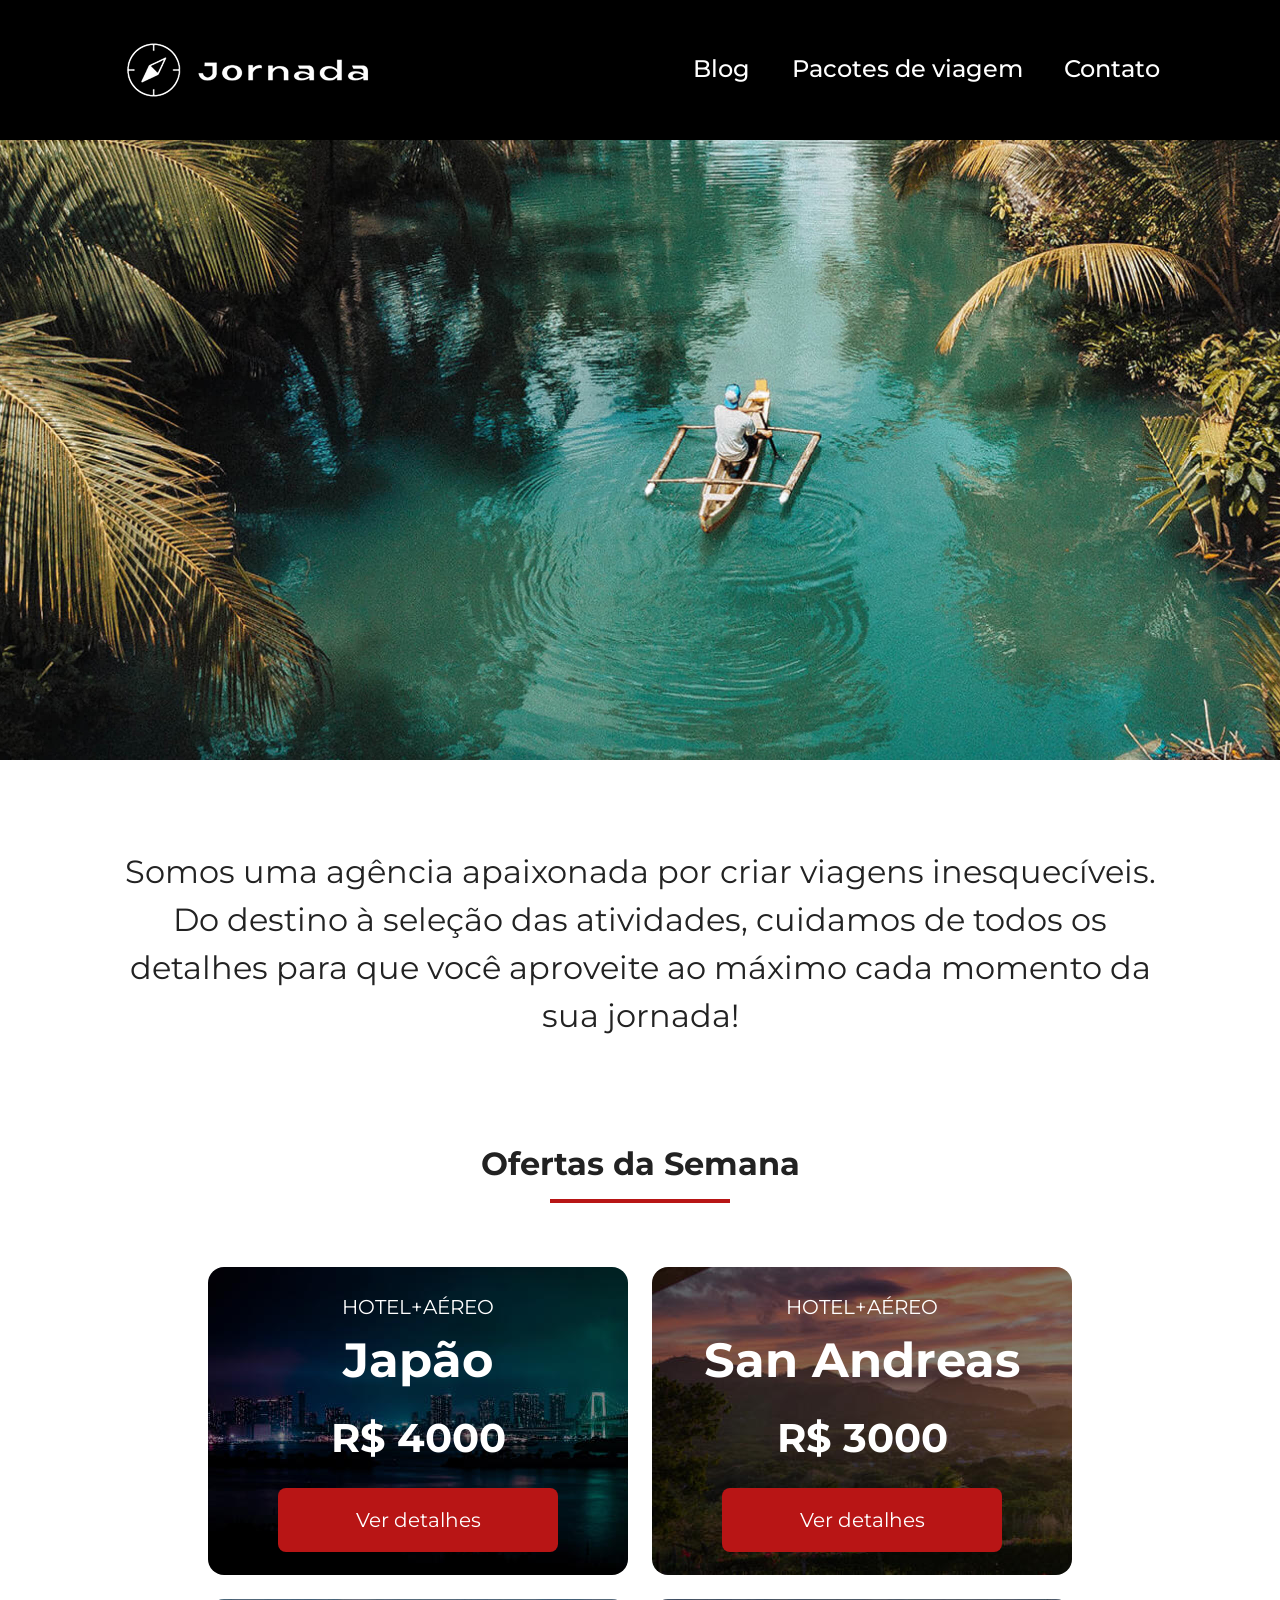
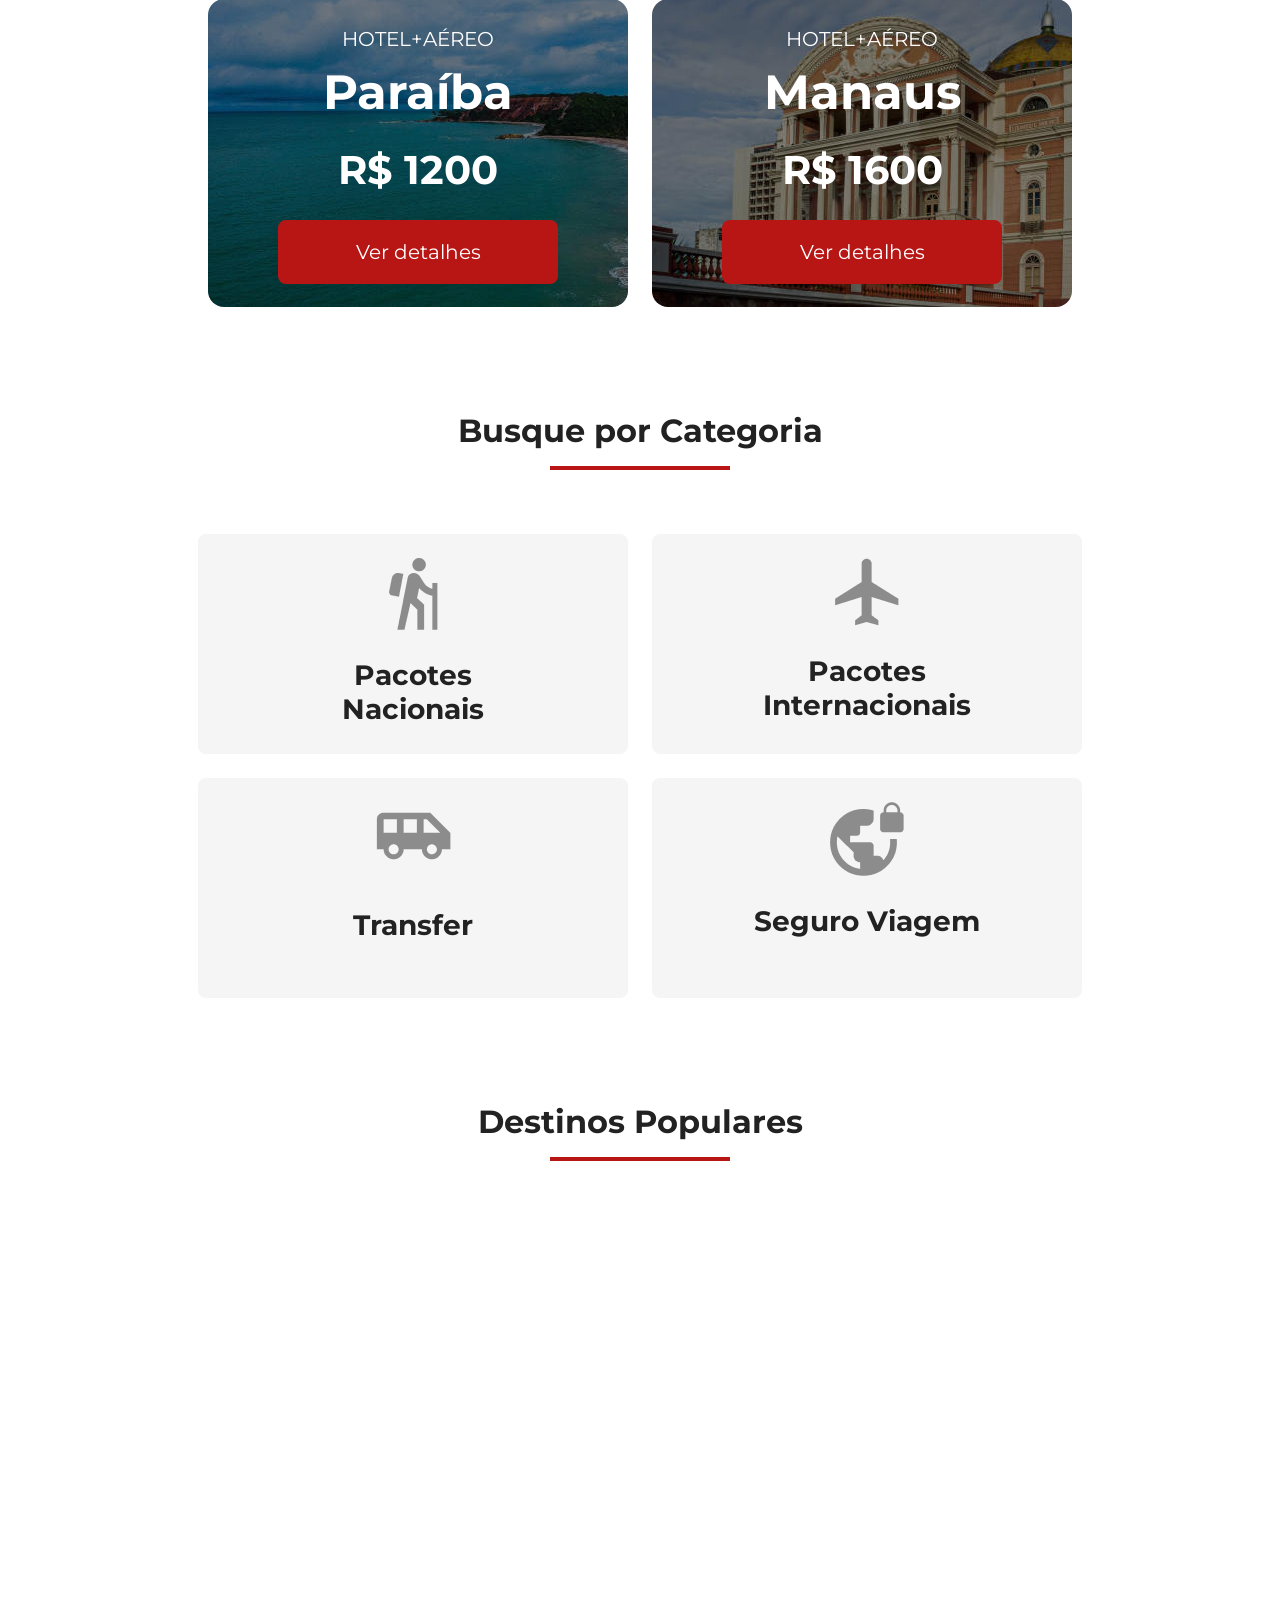
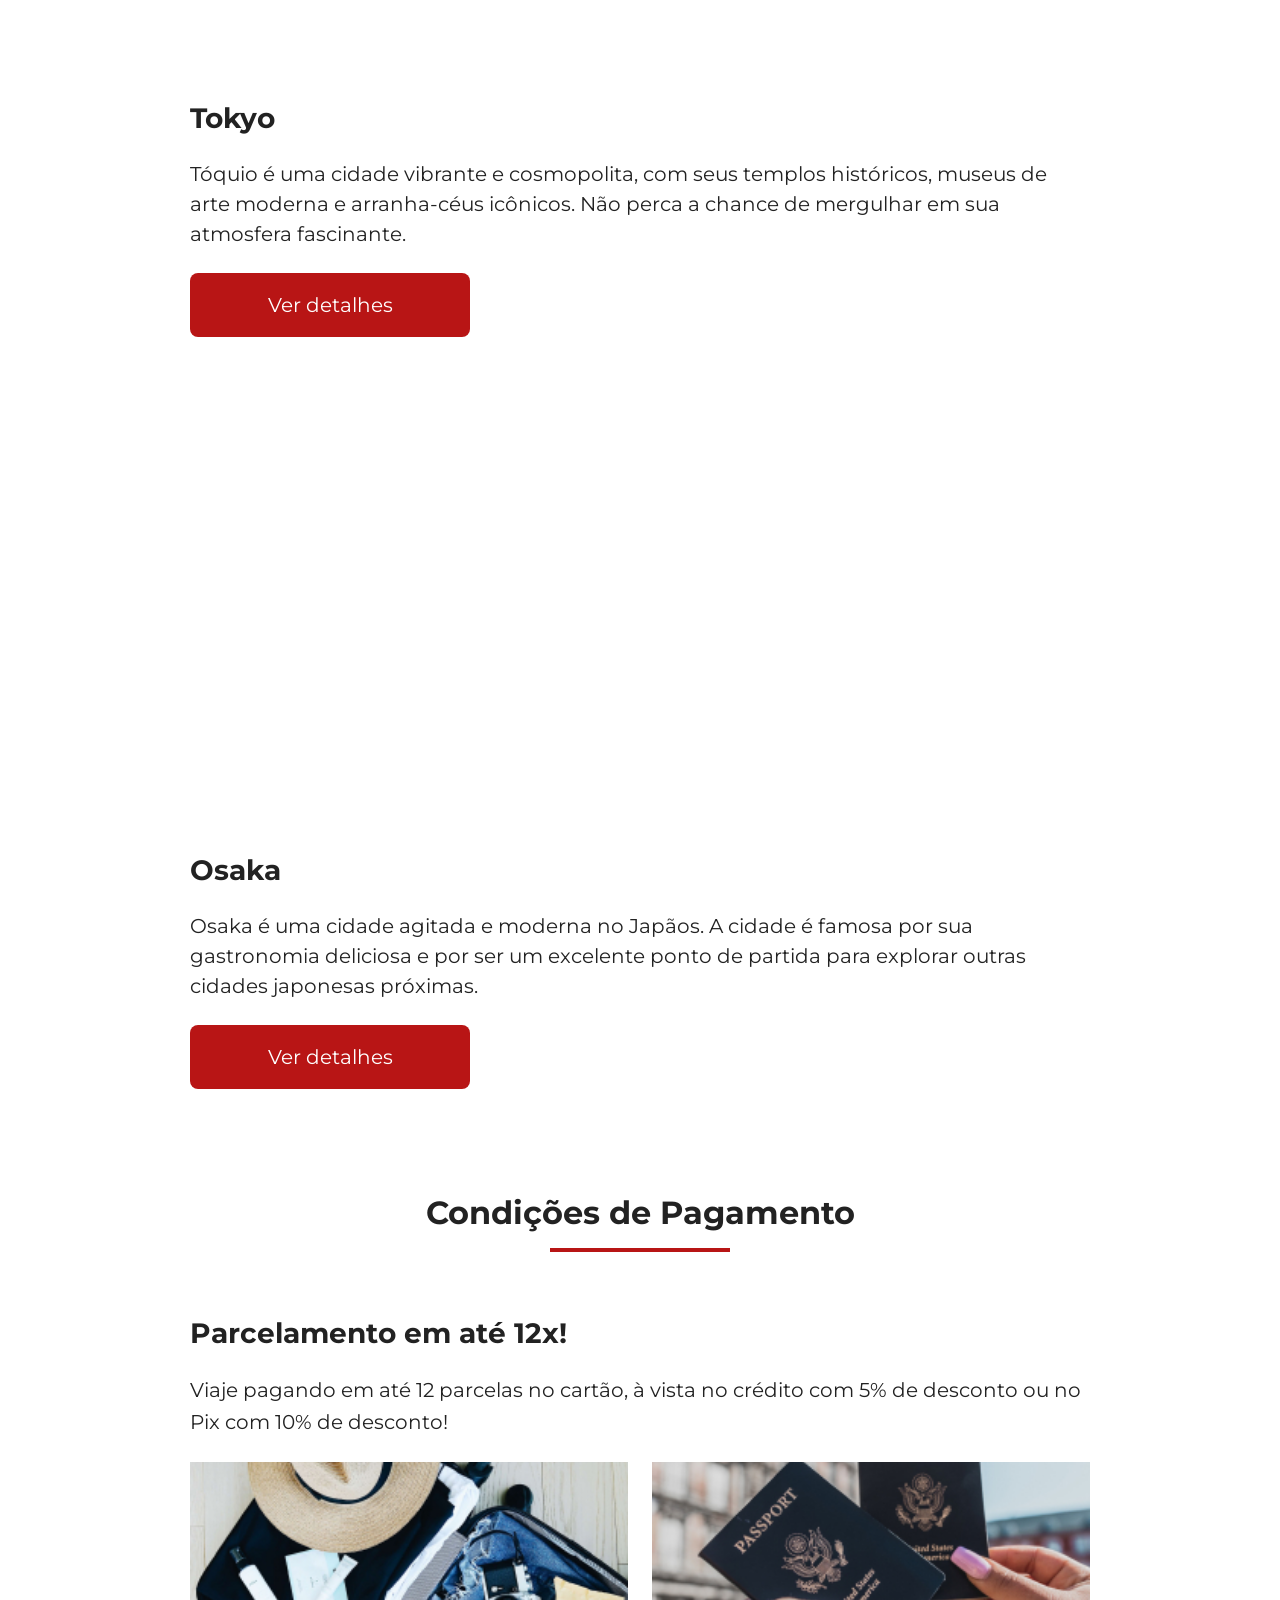
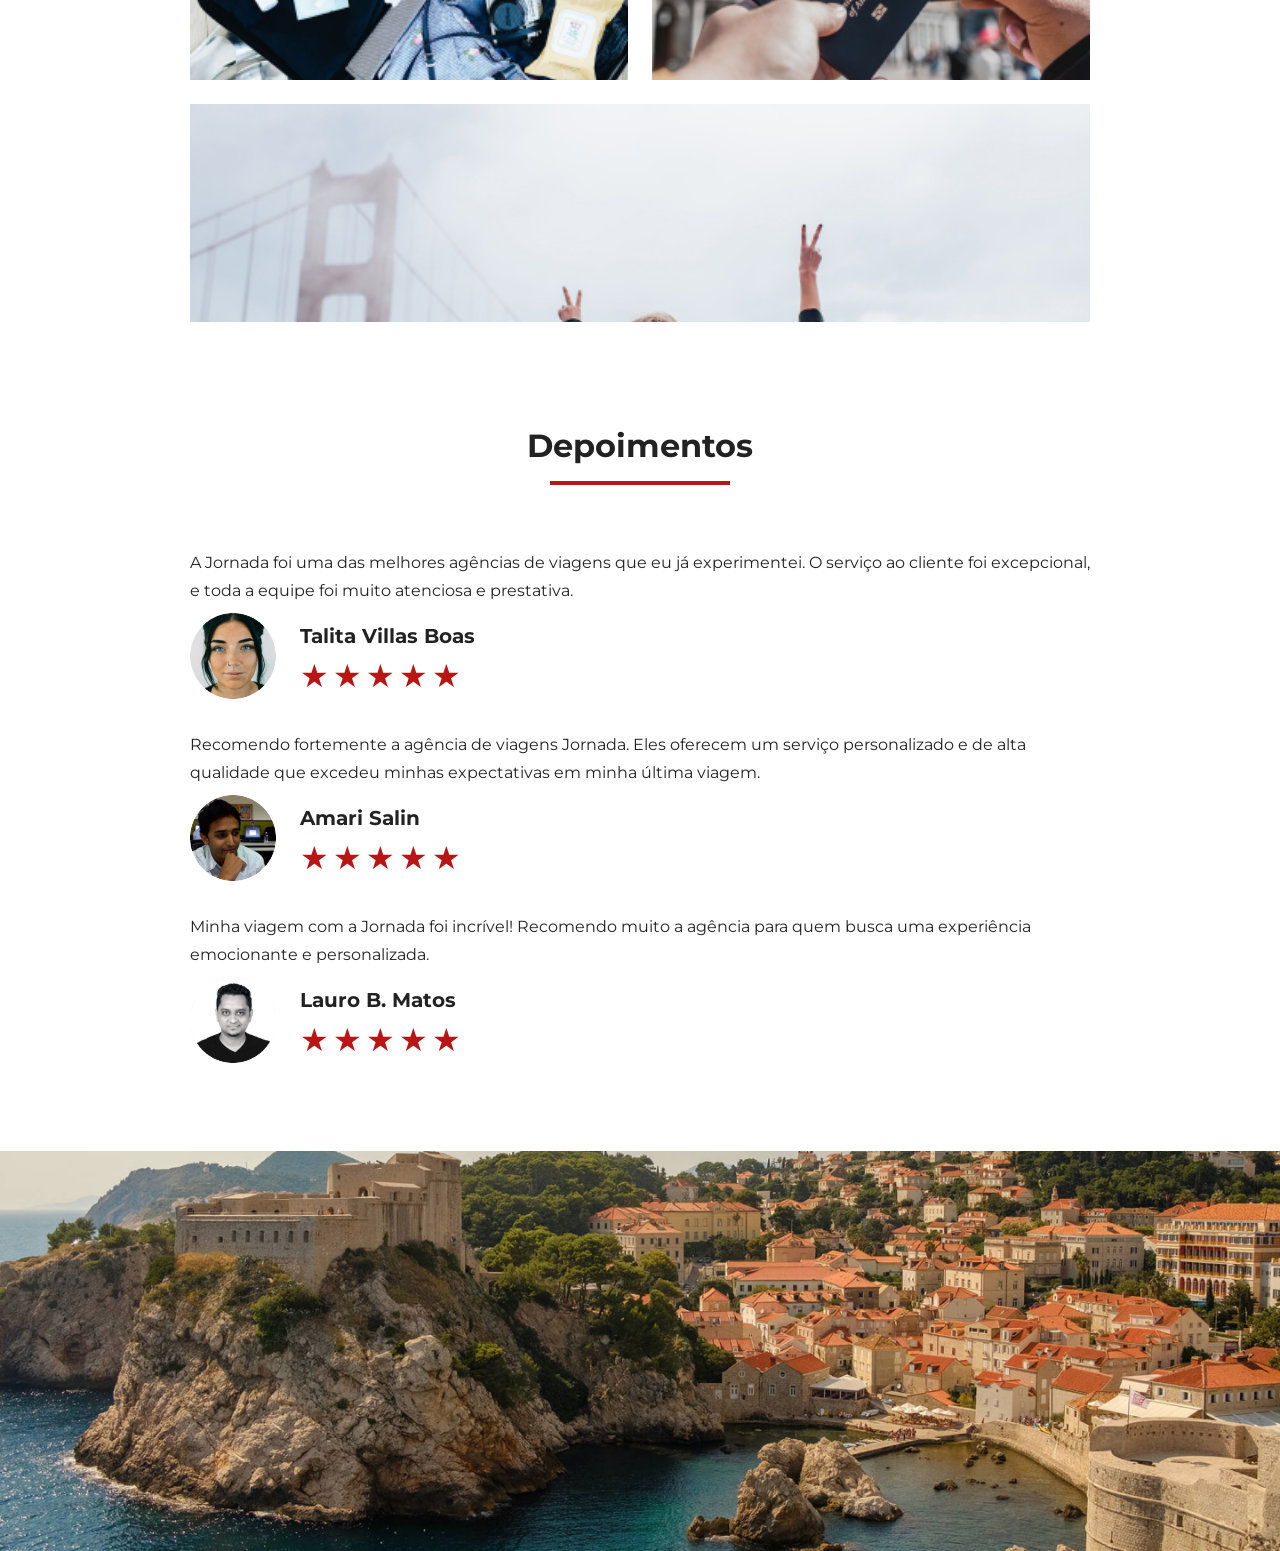
==== index.html @ 4056cd09 "Adiciona o bottom-hero" ====
<!doctype html>
<html lang="pt-br">
  <head>
    <meta charset="UTF-8" />
    <meta name="viewport" content="width=device-width, initial-scale=1.0" />
    <link rel="stylesheet" href="css/style.css" />
    <title>Jornada Viagens</title>
  </head>
  <body>
    <header class="main-header">
      <a class="logo" href="index.html" title="voltar para a pagina incial">
        <img
          class="img-mobile"
          src="img/Logo-branca.png"
          alt="Bussola do logo Jornada Viagens na cor preta"
        />
        <img
          class="img-desktop"
          src="img/bussola-texto-jornada.png"
          alt="Logo Jornada Viagens na cor branca"
        />
      </a>
      <div class="navigation-menu">
        <label for="menu">
          <img src="img/menu.png" alt="menu" />
        </label>
        <input type="checkbox" id="menu" hidden />
        <nav>
          <ul class="list-links">
            <li>
              <a href="blog.html" target="_blank" title="Acessar Blog">Blog</a>
            </li>
            <li>
              <a
                href="pacotes.html"
                target="_blank"
                title="Acessar Pacotes de viagem"
                >Pacotes de viagem</a
              >
            </li>
            <li>
              <a href="contato.html" target="_blank" title="Acessar Contato"
                >Contato</a
              >
            </li>
          </ul>
        </nav>
      </div>
    </header>
    <section class="hero">
      <div class="hero-img"></div>
      <h2 class="content-text">
        Somos uma agência apaixonada por criar viagens inesquecíveis. Do destino
        à seleção das atividades, cuidamos de todos os detalhes para que você
        aproveite ao máximo cada momento da sua jornada!
      </h2>
    </section>
    <section class="offers">
      <div class="section-title">
        <h2>Ofertas da Semana</h2>
        <hr />
      </div>
      <div class="offers-cards">
        <article class="card japao">
          <header>
            <p class="content-text">HOTEL+AÉREO</p>
            <h3>
              Japão <br />
              <span>R$ 4000</span>
            </h3>
          </header>
          <footer>
            <a href="#" class="button">Ver detalhes</a>
          </footer>
        </article>
        <article class="card san-andreas">
          <header>
            <p class="content-text">HOTEL+AÉREO</p>
            <h3>
              San Andreas <br />
              <span>R$ 3000</span>
            </h3>
          </header>
          <footer>
            <a href="#" class="button">Ver detalhes</a>
          </footer>
        </article>
        <article class="card paraiba">
          <header>
            <p class="content-text">HOTEL+AÉREO</p>
            <h3>
              Paraíba <br />
              <span>R$ 1200</span>
            </h3>
          </header>
          <footer>
            <a href="#" class="button">Ver detalhes</a>
          </footer>
        </article>
        <article class="card manaus">
          <header>
            <p class="content-text">HOTEL+AÉREO</p>
            <h3>
              Manaus <br />
              <span>R$ 1600</span>
            </h3>
          </header>
          <footer>
            <a href="#" class="button">Ver detalhes</a>
          </footer>
        </article>
      </div>
    </section>
    <section class="categories">
      <div class="section-title">
        <h2>Busque por Categoria</h2>
        <hr />
      </div>
      <div class="categories-cards">
        <a
          href="#"
          class="card"
          target="_blank"
          title="Busque pela categoria Pacotes Nacionais"
        >
          <header>
            <img
              src="img/icon-pacotes-nacionais.png"
              alt="Icone cinza representando uma pessoa fazendo tracking"
            />
            <h3 class="content-title">
              Pacotes <br />
              Nacionais
            </h3>
          </header>
        </a>
        <a
          href="#"
          class="card"
          target="_blank"
          title="Busque pela categoria Pacotes Internacionais"
        >
          <header>
            <img
              src="img/icon-pacotes-interacionais.png"
              alt="Icone cinza representando um aviao"
            />
            <h3 class="content-title">
              Pacotes <br />
              Internacionais
            </h3>
          </header>
        </a>
        <a
          href="#"
          class="card single-line"
          target="_blank"
          title="Busque pela categoria Transfer"
        >
          <header>
            <img
              class="transfer"
              src="img/icon-transfer.png"
              alt="Icone cinza representando um onibus"
            />
            <h3 class="content-title">Transfer</h3>
          </header>
        </a>
        <a
          href="#"
          class="card single-line"
          target="_blank"
          title="Busque pela categoria Seguro Viagem"
        >
          <header>
            <img
              src="img/icon-seguro-viagem.png"
              alt="Icone cinza representando o planeta Terra com um cadeado ao lado direito superior"
            />
            <h3 class="content-title">Seguro Viagem</h3>
          </header>
        </a>
      </div>
    </section>
    <section class="destinations">
      <div class="section-title">
        <h2>Destinos Populares</h2>
        <hr />
      </div>
      <div class="destination-items">
        <article class="item">
          <header>
            <div class="img-item tokyo"></div>
            <h4 class="content-title">Tokyo</h4>
            <p class="content-text">
              Tóquio é uma cidade vibrante e cosmopolita, com seus templos
              históricos, museus de arte moderna e arranha-céus icônicos. Não
              perca a chance de mergulhar em sua atmosfera fascinante.
            </p>
          </header>
          <footer>
            <a
              href="#"
              class="button"
              target="_blank"
              title="Veja mais detalhes do destino Tokyo"
              >Ver detalhes</a
            >
          </footer>
        </article>
        <article class="item">
          <header>
            <div class="img-item osaka"></div>
            <h4 class="content-title">Osaka</h4>
            <p class="content-text">
              Osaka é uma cidade agitada e moderna no Japãos. A cidade é famosa
              por sua gastronomia deliciosa e por ser um excelente ponto de
              partida para explorar outras cidades japonesas próximas.
            </p>
          </header>
          <footer>
            <a
              href="#"
              class="button"
              target="_blank"
              title="Veja mais detalhes do destino Osaka"
              >Ver detalhes</a
            >
          </footer>
        </article>
      </div>
    </section>
    <section class="payments">
      <div class="section-title">
        <h2>Condições de Pagamento</h2>
        <hr />
      </div>
      <div class="content-container">
        <div class="text-content">
          <h3 class="content-title">Parcelamento em até 12x!</h3>
          <p class="content-text">
            Viaje pagando em até 12 parcelas no cartão, à vista no crédito com
            5% de desconto ou no Pix com 10% de desconto!
          </p>
        </div>
        <div class="image-gallery">
          <div class="image first"></div>
          <div class="image second"></div>
          <div class="image thirdy colspan-2"></div>
        </div>
      </div>
    </section>
    <section class="testimonial">
      <div class="section-title">
        <h2>Depoimentos</h2>
        <hr />
      </div>
      <div class="testimonial-container">
        <article>
          <header>
            <p>
              A Jornada foi uma das melhores agências de viagens que eu já
              experimentei. O serviço ao cliente foi excepcional, e toda a
              equipe foi muito atenciosa e prestativa.
            </p>
          </header>
          <footer>
            <img
              src="img/avatar-talita.png"
              alt="Imagem de perfil da cliente Talita Villas Boas"
            />
            <div class="profile-content">
              <h4>Talita Villas Boas</h4>
              <div class="rating">
                <span class="star">★</span>
                <span class="star">★</span>
                <span class="star">★</span>
                <span class="star">★</span>
                <span class="star">★</span>
              </div>
            </div>
          </footer>
        </article>
        <article>
          <header>
            <p>
              Recomendo fortemente a agência de viagens Jornada. Eles oferecem
              um serviço personalizado e de alta qualidade que excedeu minhas
              expectativas em minha última viagem.
            </p>
          </header>
          <footer>
            <img
              src="img/avatar-amari.png"
              alt="Imagem de perfil do cliente Amari Salin"
            />
            <div class="profile-content">
              <h4>Amari Salin</h4>
              <div class="rating">
                <span class="star">★</span>
                <span class="star">★</span>
                <span class="star">★</span>
                <span class="star">★</span>
                <span class="star">★</span>
              </div>
            </div>
          </footer>
        </article>
        <article>
          <header>
            <p>
              Minha viagem com a Jornada foi incrível! Recomendo muito a agência
              para quem busca uma experiência emocionante e personalizada.
            </p>
          </header>
          <footer>
            <img
              src="img/avatar-lauro.png"
              alt="Imagem de perfil do cliente Lauro B. Matos"
            />
            <div class="profile-content">
              <h4>Lauro B. Matos</h4>
              <div class="rating">
                <span class="star">★</span>
                <span class="star">★</span>
                <span class="star">★</span>
                <span class="star">★</span>
                <span class="star">★</span>
              </div>
            </div>
          </footer>
        </article>
      </div>
    </section>
    <section class="bottom-hero">
      <div class="hero-img"></div>
    </section>
    <footer>

    </footer>
  </body>
</html>
---- css/style.css ----
@import url(global.css);
@import url(header.css);
@import url(hero.css);
@import url(offers.css);
@import url(categories.css);
@import url(destinations.css);
@import url(payments.css);
@import url(testimonials.css);
@import url(bottom-hero.css);
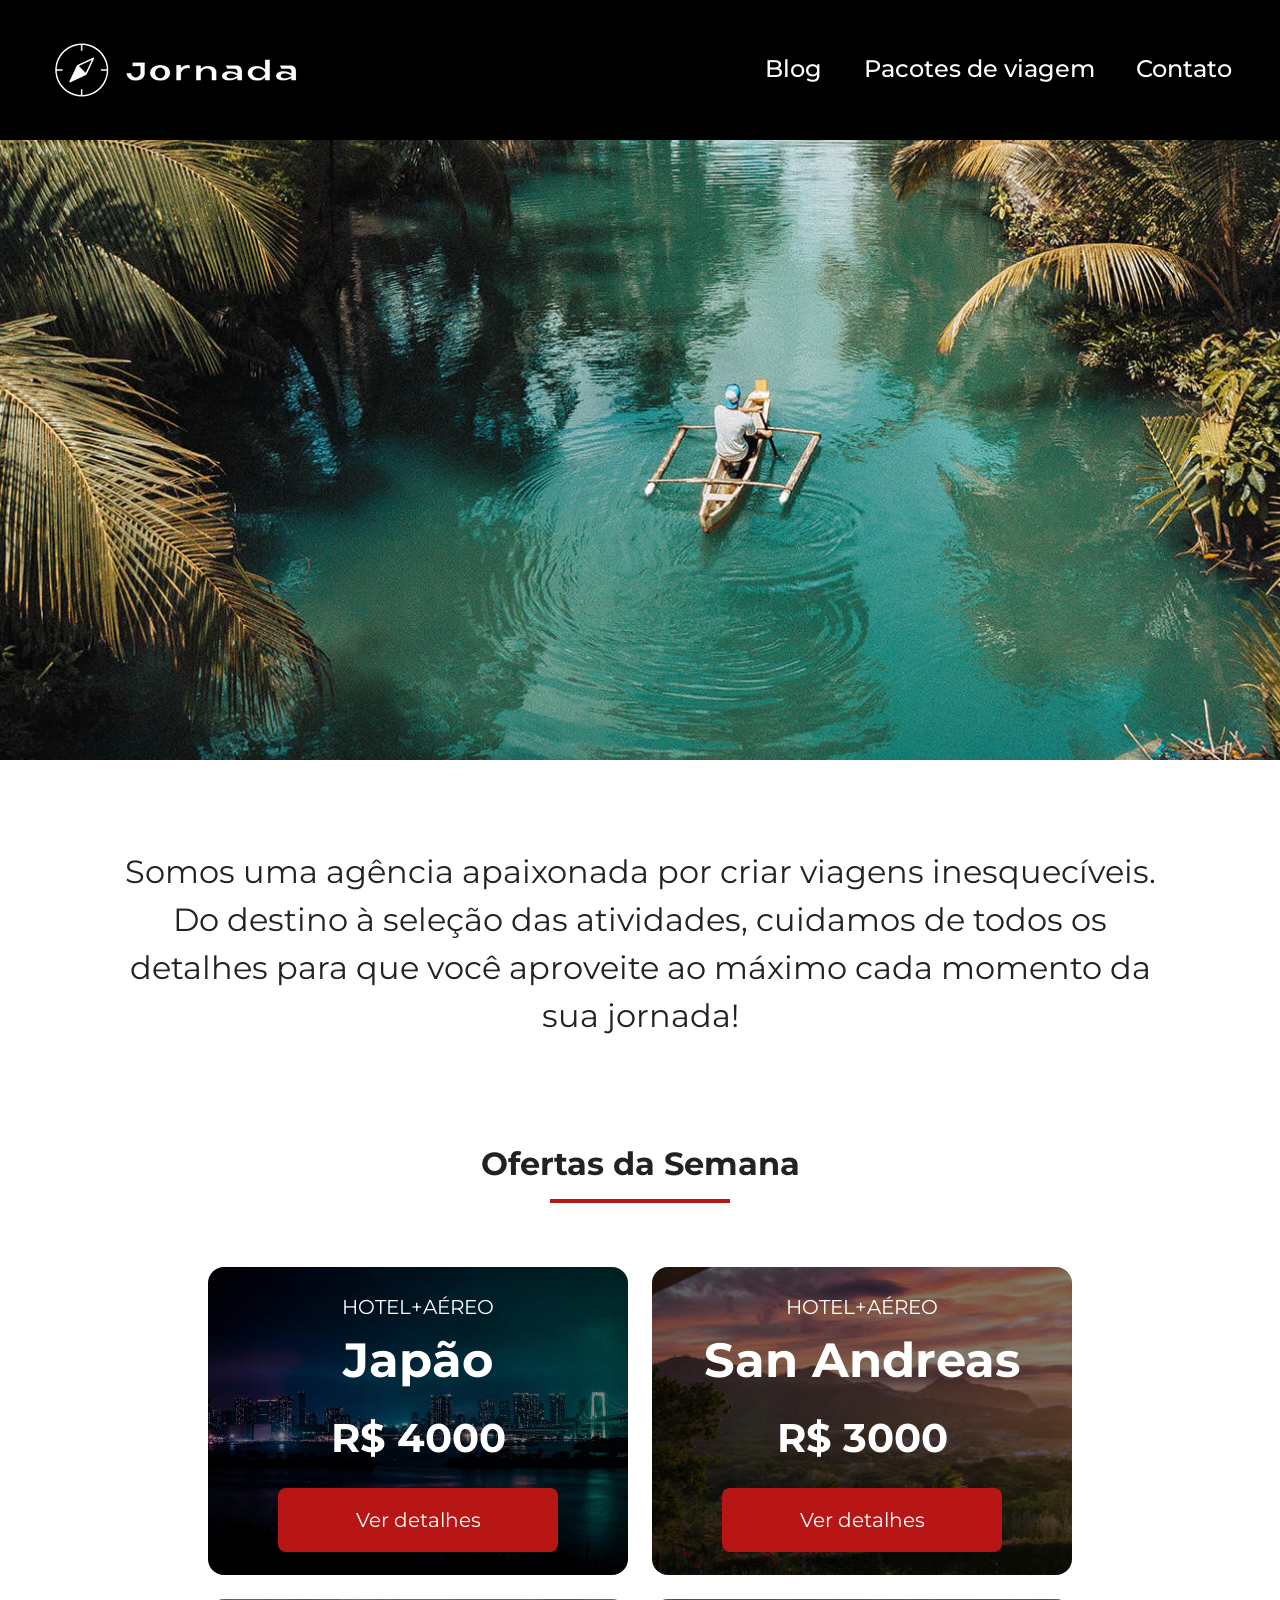
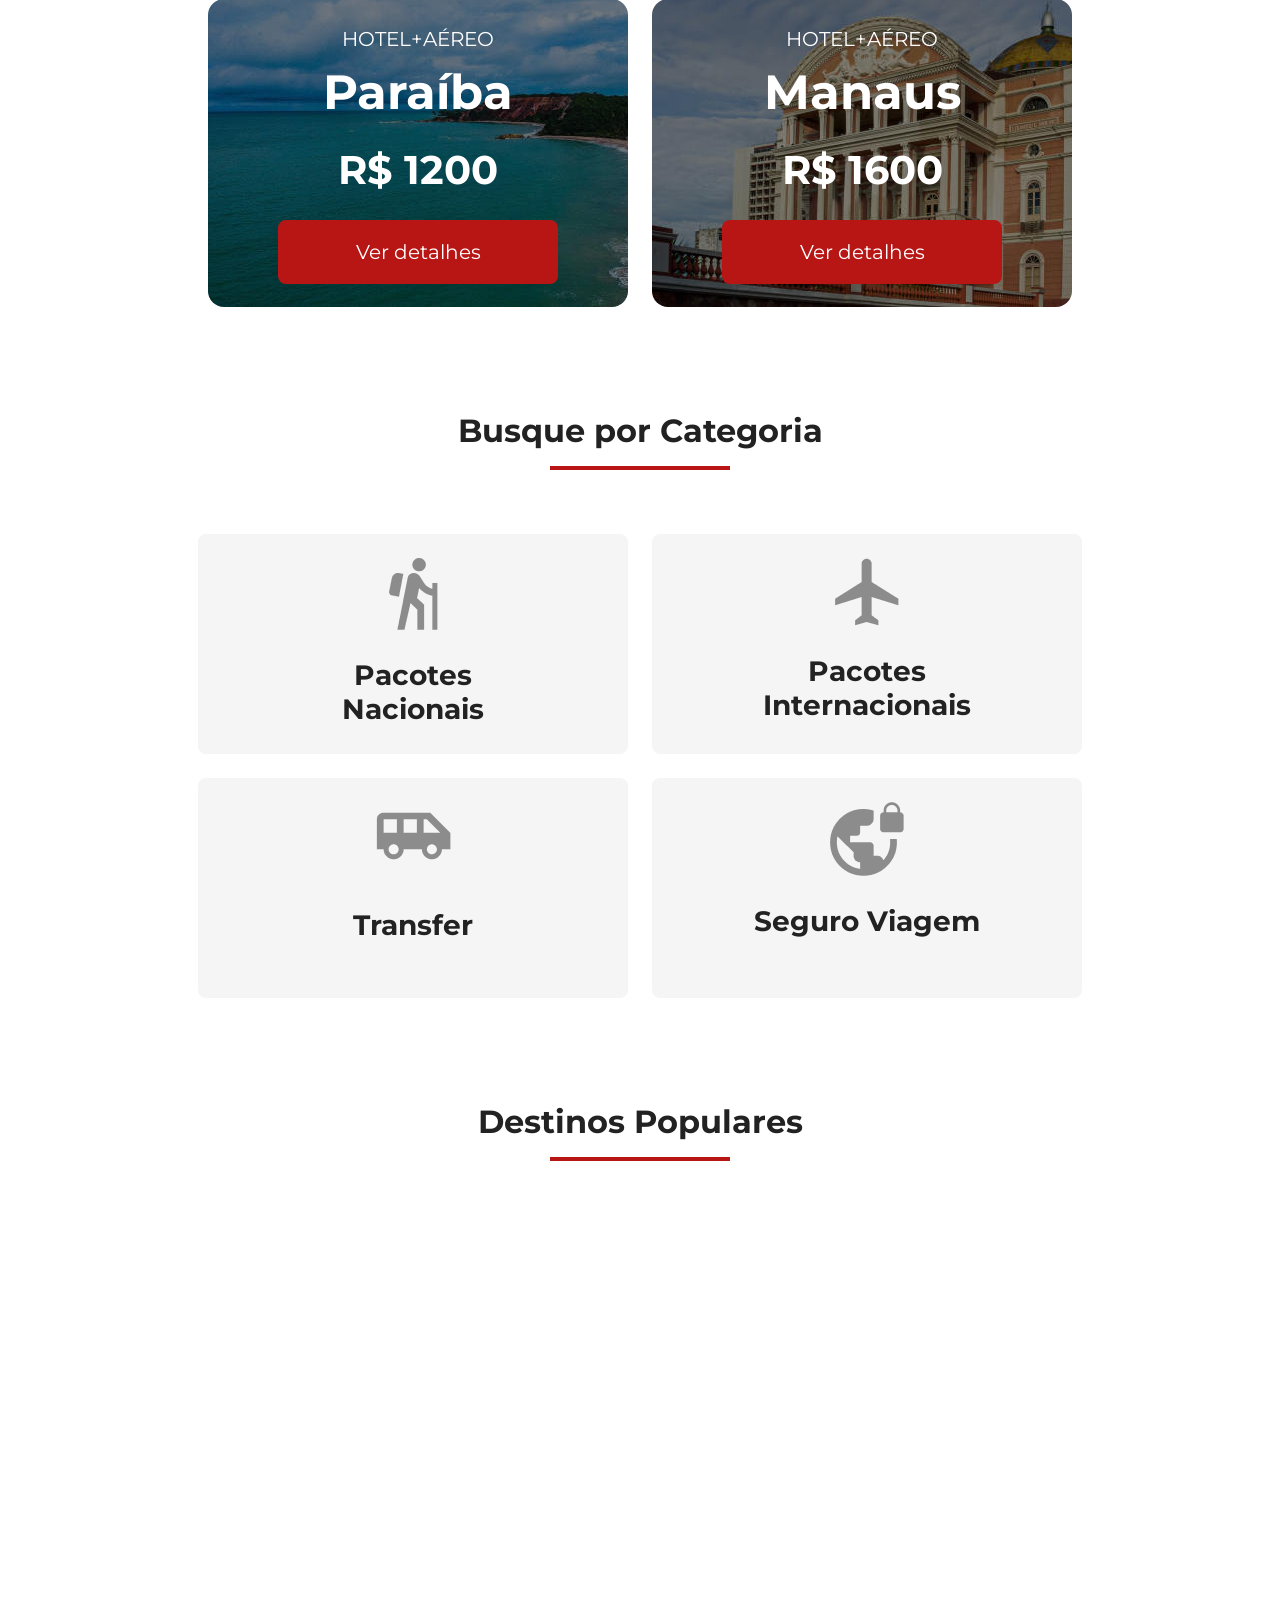
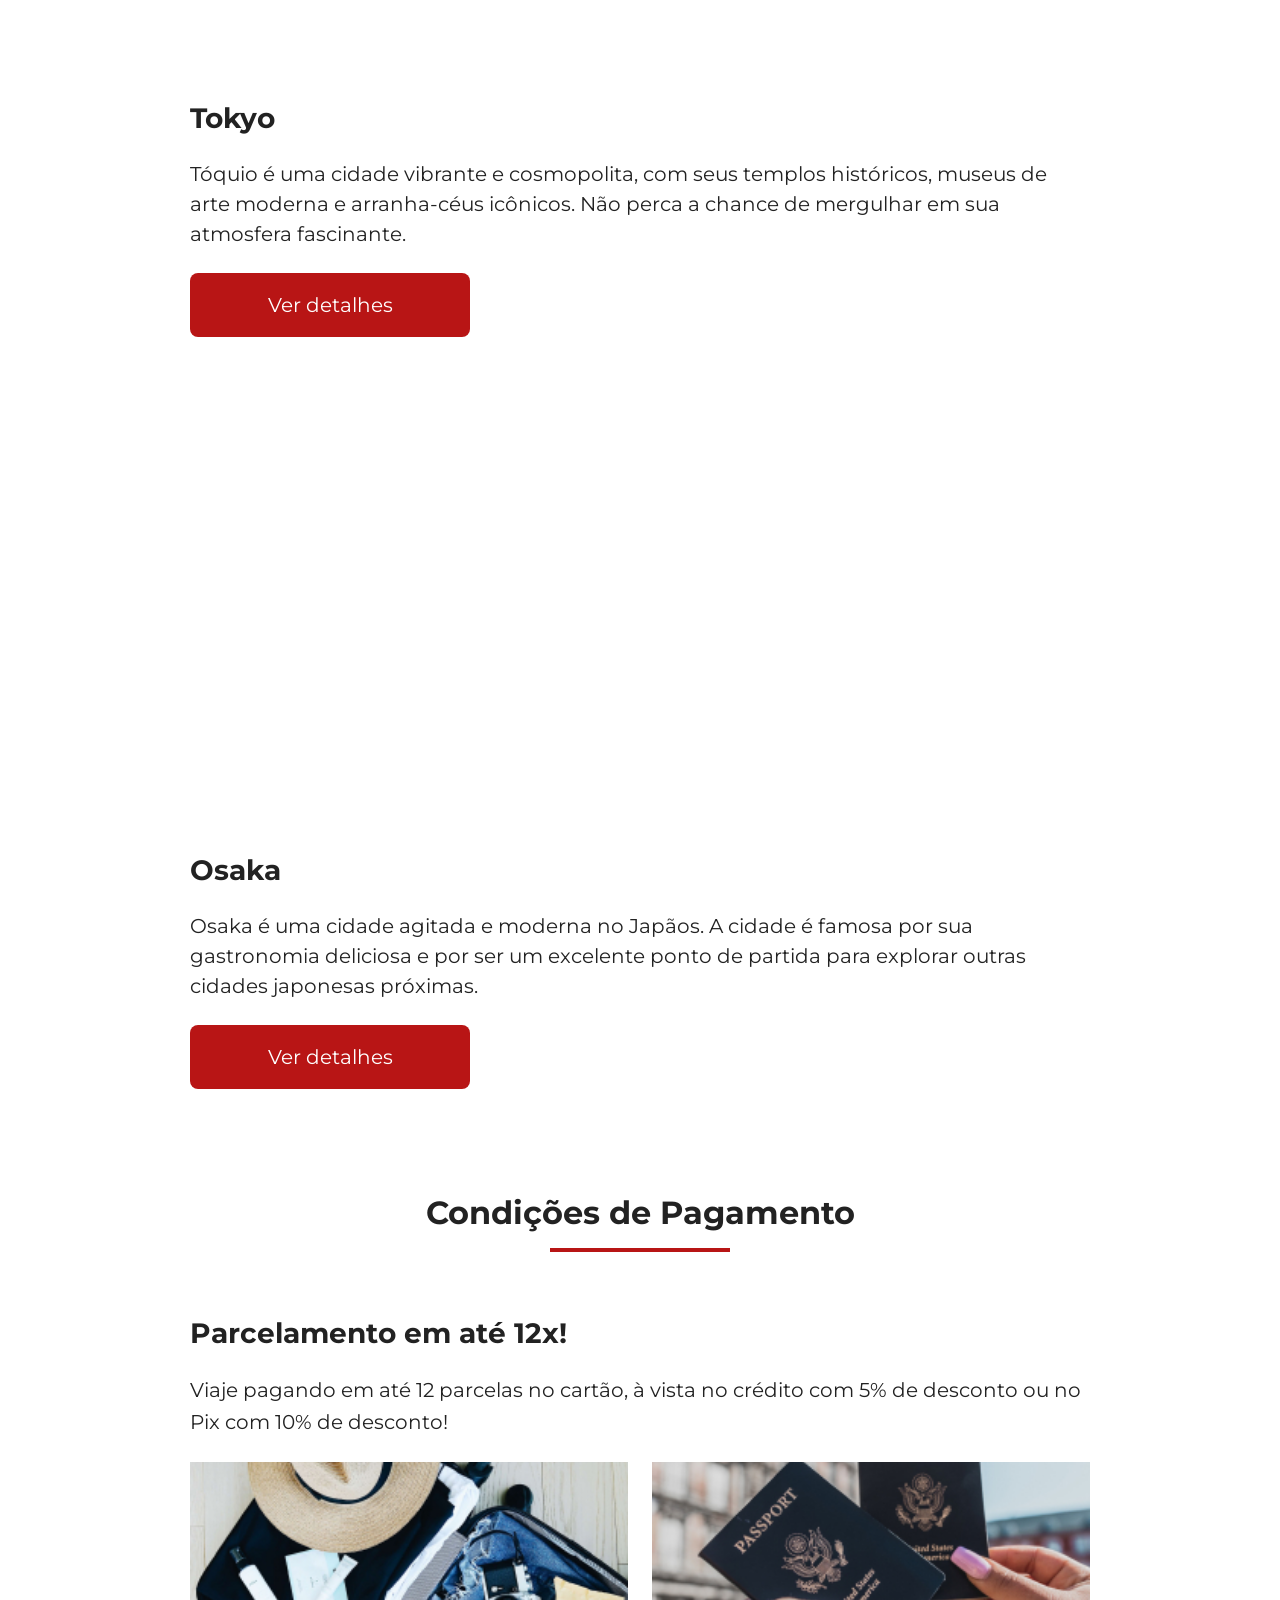
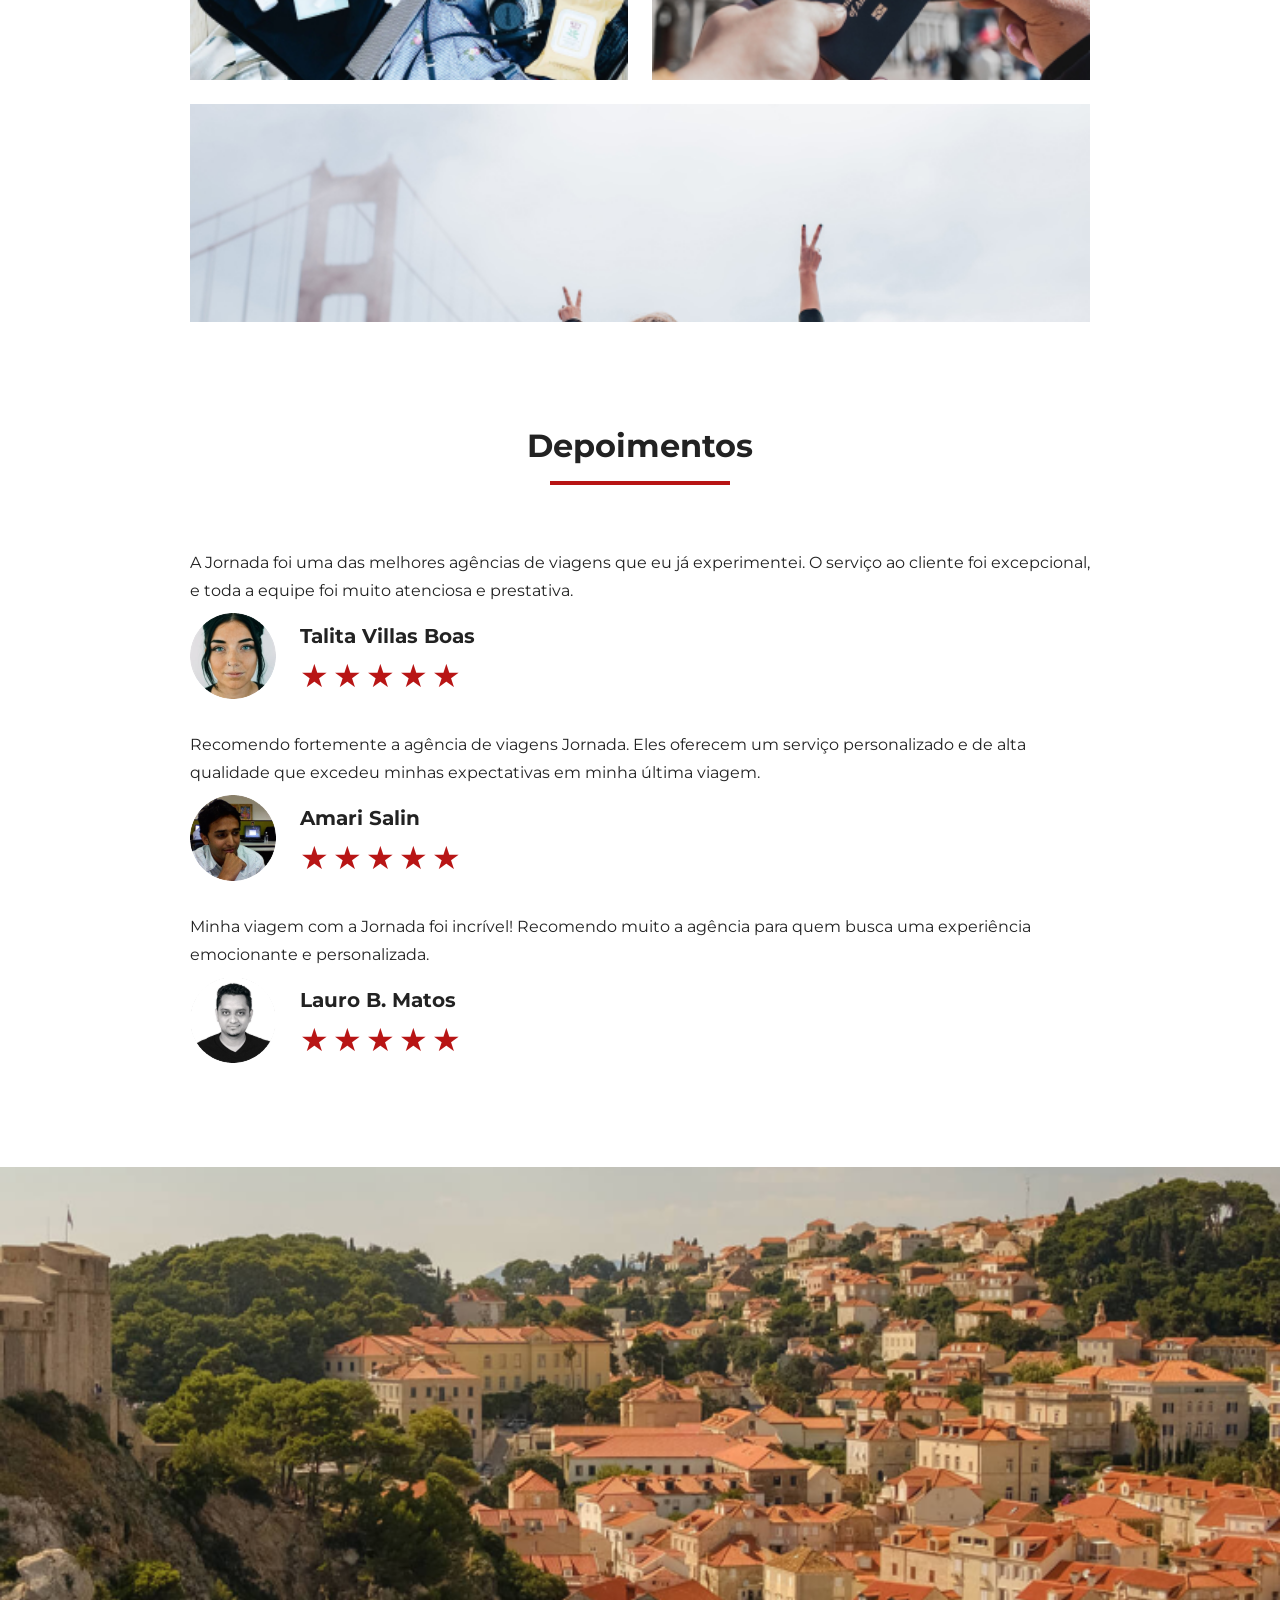
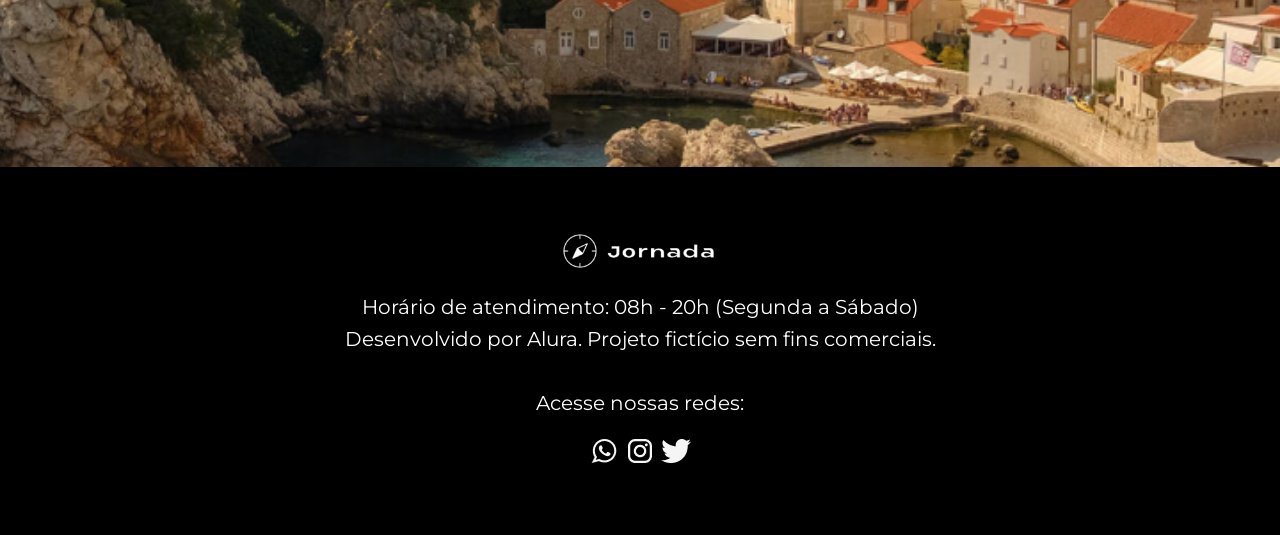
==== commit b487cff7: "Adiciona footer" ====
--- a/index.html
+++ b/index.html
@@ -191,7 +191,7 @@
         <article class="item">
           <header>
             <div class="img-item tokyo"></div>
-            <h4 class="content-title">Tokyo</h4>
+            <h3 class="content-title">Tokyo</h3>
             <p class="content-text">
               Tóquio é uma cidade vibrante e cosmopolita, com seus templos
               históricos, museus de arte moderna e arranha-céus icônicos. Não
@@ -211,7 +211,7 @@
         <article class="item">
           <header>
             <div class="img-item osaka"></div>
-            <h4 class="content-title">Osaka</h4>
+            <h3 class="content-title">Osaka</h3>
             <p class="content-text">
               Osaka é uma cidade agitada e moderna no Japãos. A cidade é famosa
               por sua gastronomia deliciosa e por ser um excelente ponto de
@@ -270,7 +270,7 @@
               alt="Imagem de perfil da cliente Talita Villas Boas"
             />
             <div class="profile-content">
-              <h4>Talita Villas Boas</h4>
+              <h3>Talita Villas Boas</h3>
               <div class="rating">
                 <span class="star">★</span>
                 <span class="star">★</span>
@@ -295,7 +295,7 @@
               alt="Imagem de perfil do cliente Amari Salin"
             />
             <div class="profile-content">
-              <h4>Amari Salin</h4>
+              <h3>Amari Salin</h3>
               <div class="rating">
                 <span class="star">★</span>
                 <span class="star">★</span>
@@ -319,7 +319,7 @@
               alt="Imagem de perfil do cliente Lauro B. Matos"
             />
             <div class="profile-content">
-              <h4>Lauro B. Matos</h4>
+              <h3>Lauro B. Matos</h3>
               <div class="rating">
                 <span class="star">★</span>
                 <span class="star">★</span>
@@ -335,8 +335,28 @@
     <section class="bottom-hero">
       <div class="hero-img"></div>
     </section>
-    <footer>
-
+    <footer class="main-footer">
+      <div class="content-footer">
+        <img src="img/logo-footer.png" alt="Logo completo Jornada Viagens" />
+        <p>Horário de atendimento: 08h - 20h (Segunda a Sábado)</p>
+        <p>Desenvolvido por Alura. Projeto fictício sem fins comerciais.</p>
+      </div>
+      <div class="social-footer">
+        <p>Acesse nossas redes:</p>
+        <a href="#" target="_blank" title="Entre em contato via Whatsapp"
+          ><img src="img/logo-whatsapp.png" alt="Icone do Whatsapp na cor branca"
+        /></a>
+        <a href="#" target="_blank" title="Acesse o Instagram do Jornada Viagens"
+          ><img
+            src="img/logo-instagram.png"
+            alt="Icone do Instagram na cor branca"
+        /></a>
+        <a href="#" target="_blank" title="Acesse o Twitter do Jornada Viagens"
+          ><img
+            src="img/logo-twitter.png"
+            alt="Icone do Twitter na cor branca"
+        /></a>
+      </div>
     </footer>
   </body>
 </html>
--- a/css/style.css
+++ b/css/style.css
@@ -6,4 +6,5 @@
 @import url(destinations.css);
 @import url(payments.css);
 @import url(testimonials.css);
-@import url(bottom-hero.css);+@import url(bottom-hero.css);
+@import url(footer.css);
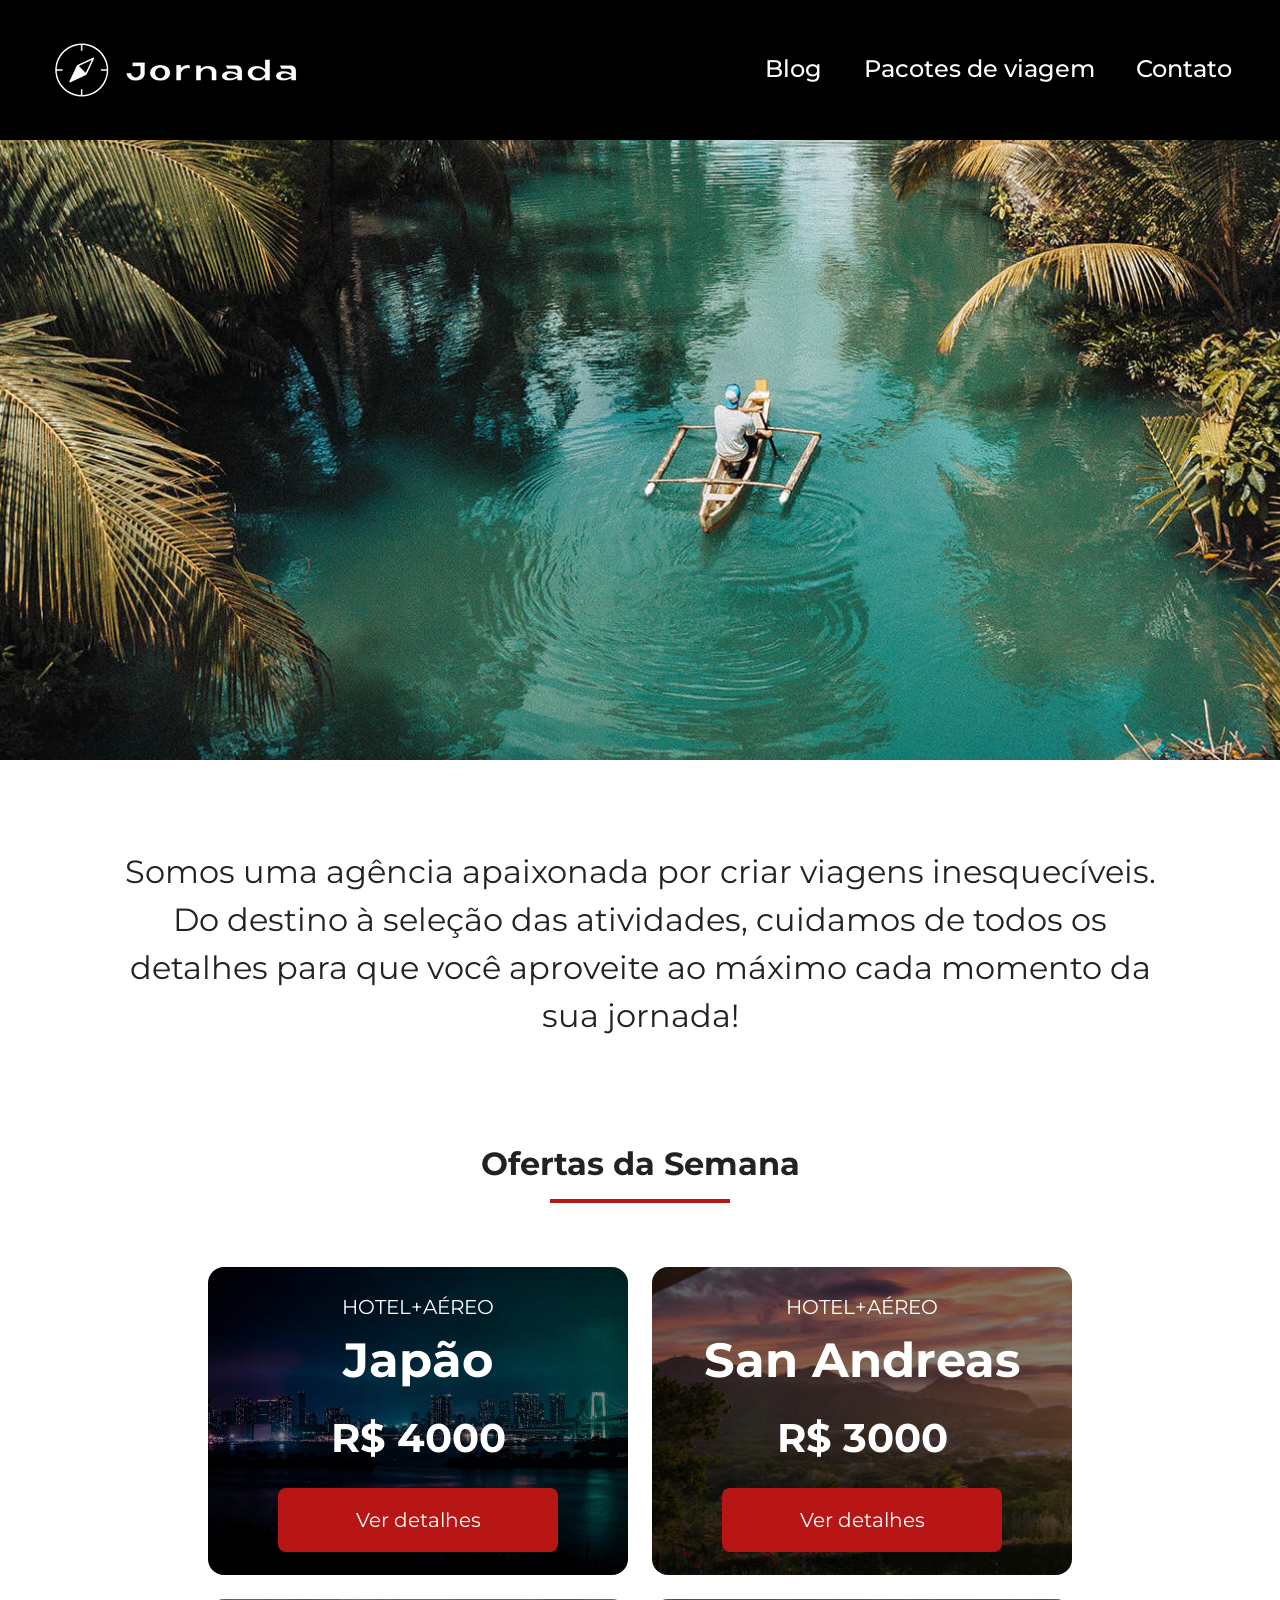
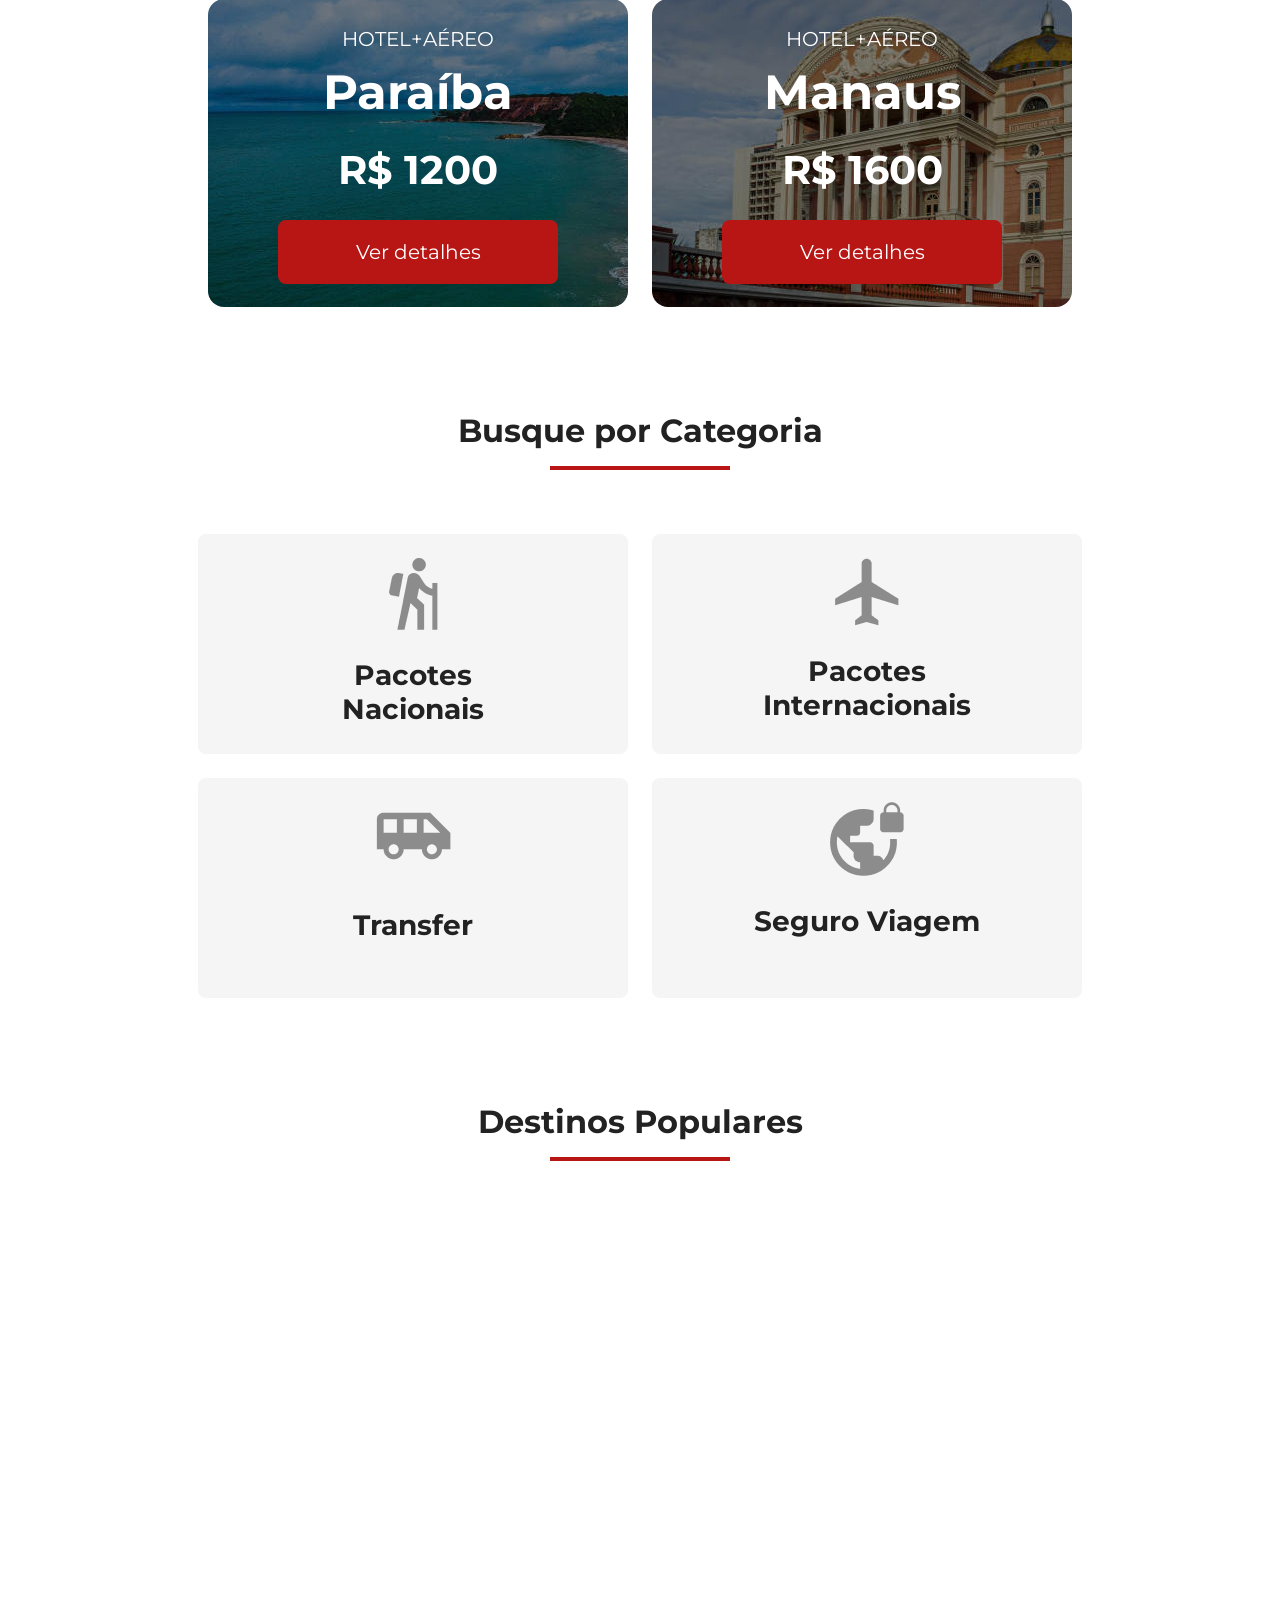
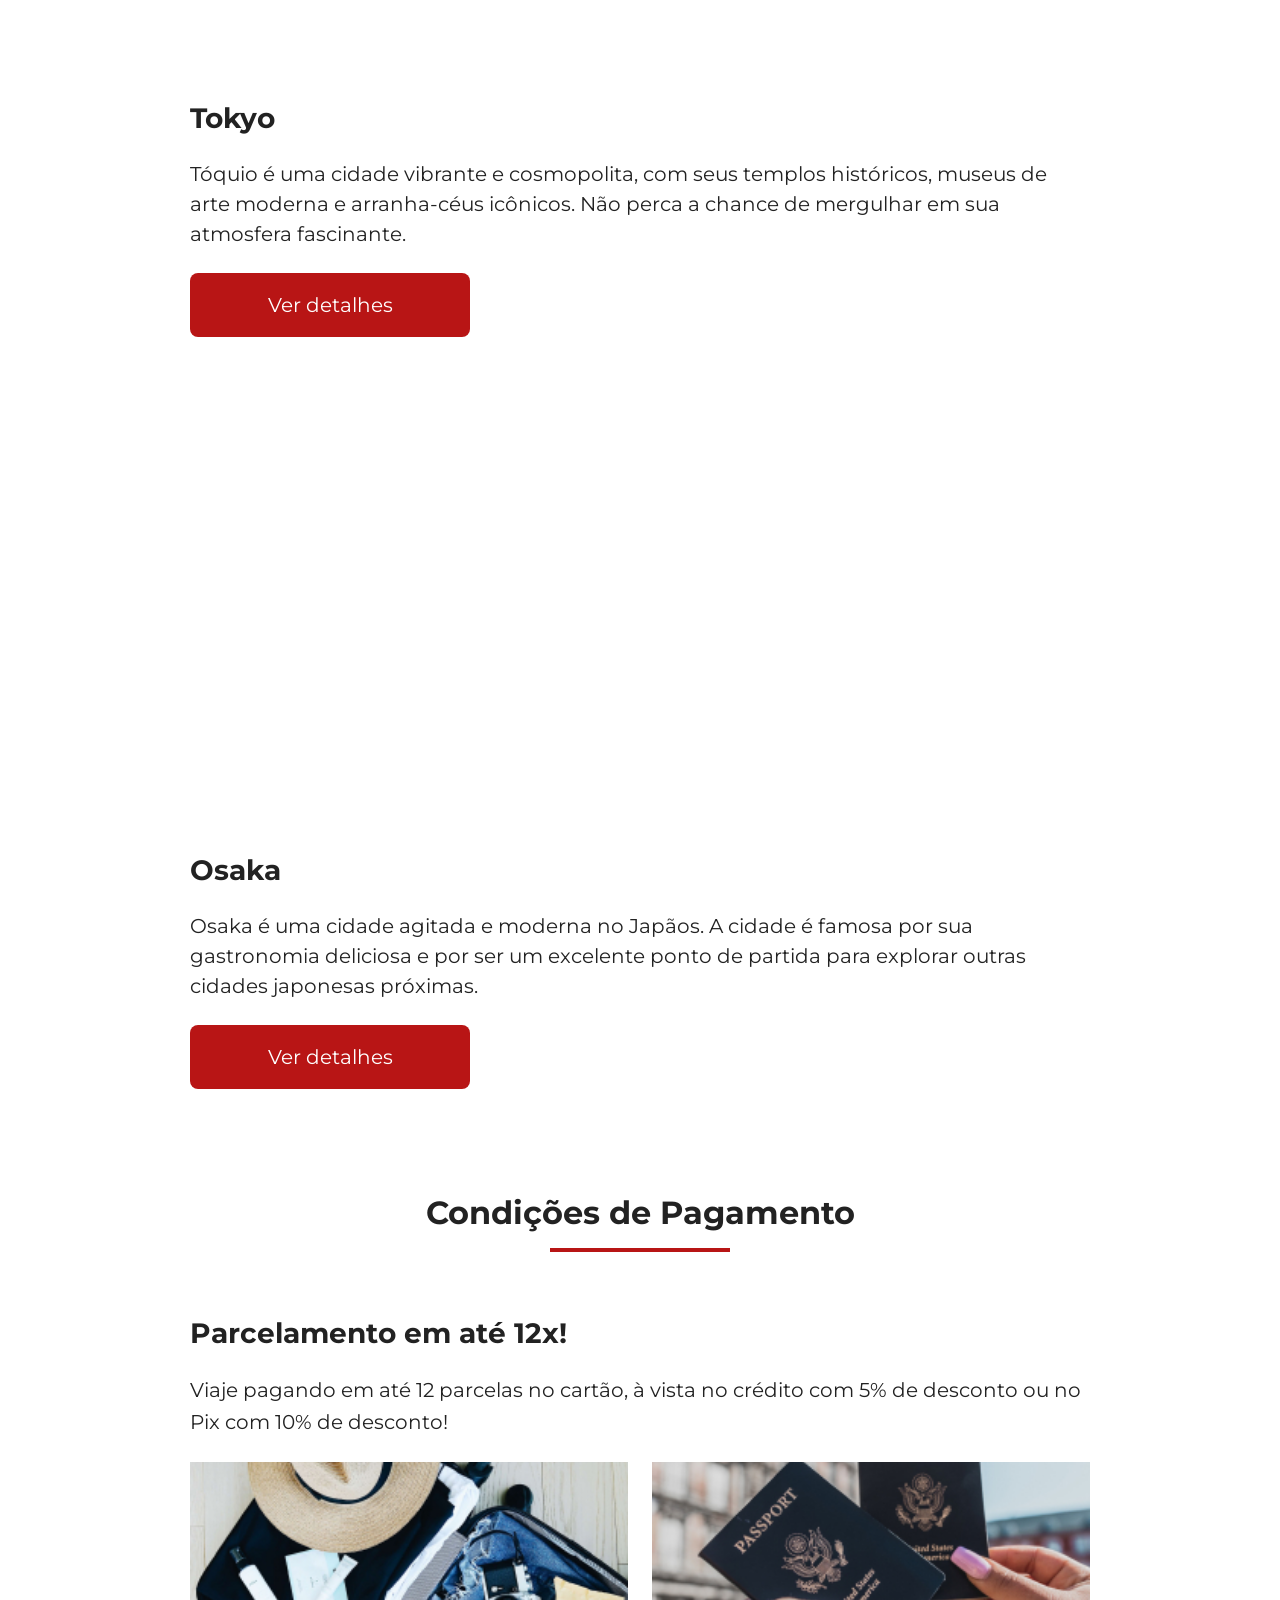
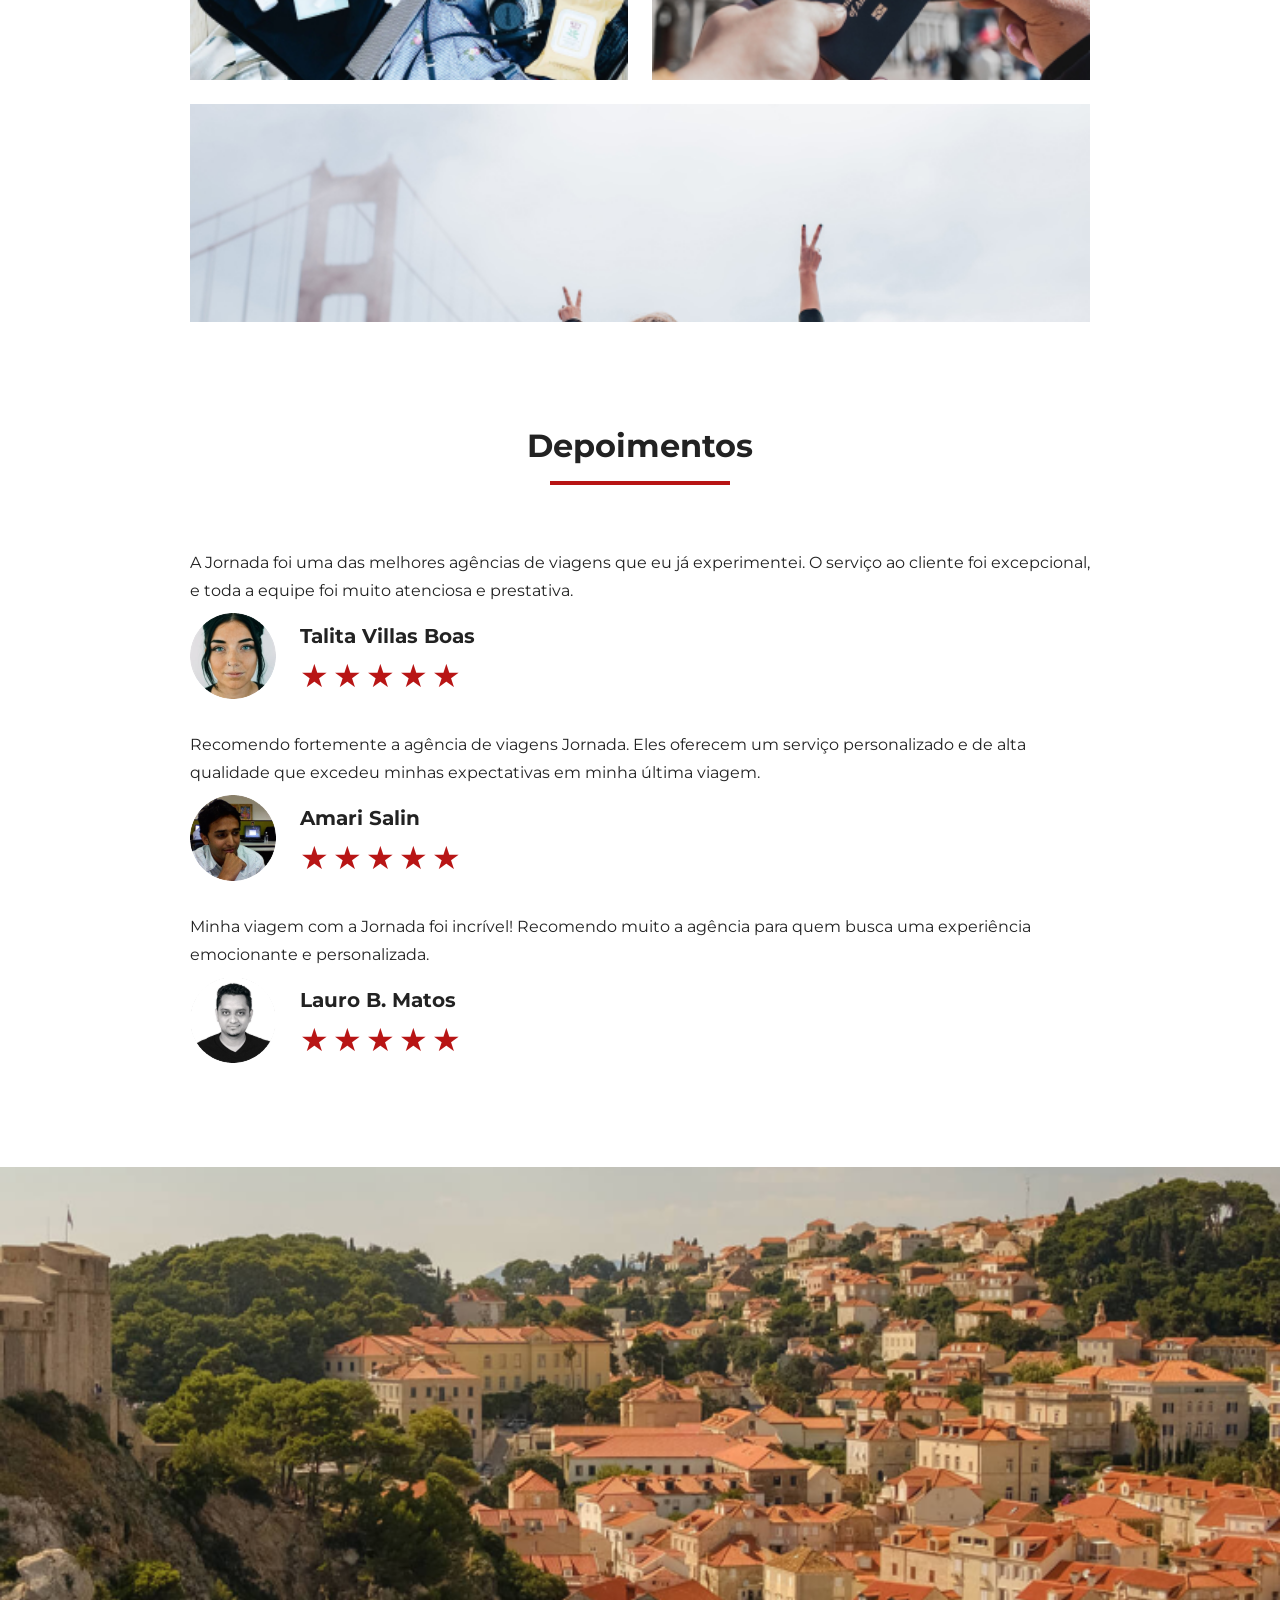
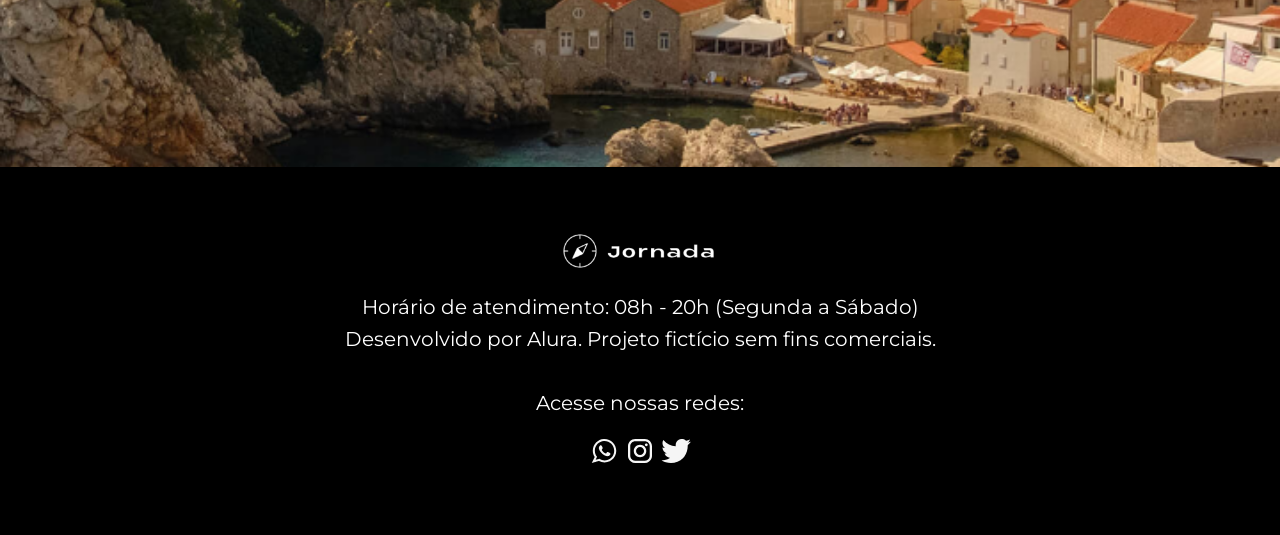
==== commit 404b71a2: "Adiciona favico" ====
--- a/index.html
+++ b/index.html
@@ -3,7 +3,10 @@
   <head>
     <meta charset="UTF-8" />
     <meta name="viewport" content="width=device-width, initial-scale=1.0" />
+
+    <link rel="icon" href="favico.svg" type="xml/svg">
     <link rel="stylesheet" href="css/style.css" />
+
     <title>Jornada Viagens</title>
   </head>
   <body>
@@ -344,16 +347,16 @@
       <div class="social-footer">
         <p>Acesse nossas redes:</p>
         <a href="#" target="_blank" title="Entre em contato via Whatsapp"
-          ><img src="img/logo-whatsapp.png" alt="Icone do Whatsapp na cor branca"
+          ><img src="img/icone-whatsapp.svg" alt="Icone do Whatsapp na cor branca"
         /></a>
         <a href="#" target="_blank" title="Acesse o Instagram do Jornada Viagens"
           ><img
-            src="img/logo-instagram.png"
+            src="img/icone-instagram.svg"
             alt="Icone do Instagram na cor branca"
         /></a>
         <a href="#" target="_blank" title="Acesse o Twitter do Jornada Viagens"
           ><img
-            src="img/logo-twitter.png"
+            src="img/icone-twitter.svg"
             alt="Icone do Twitter na cor branca"
         /></a>
       </div>
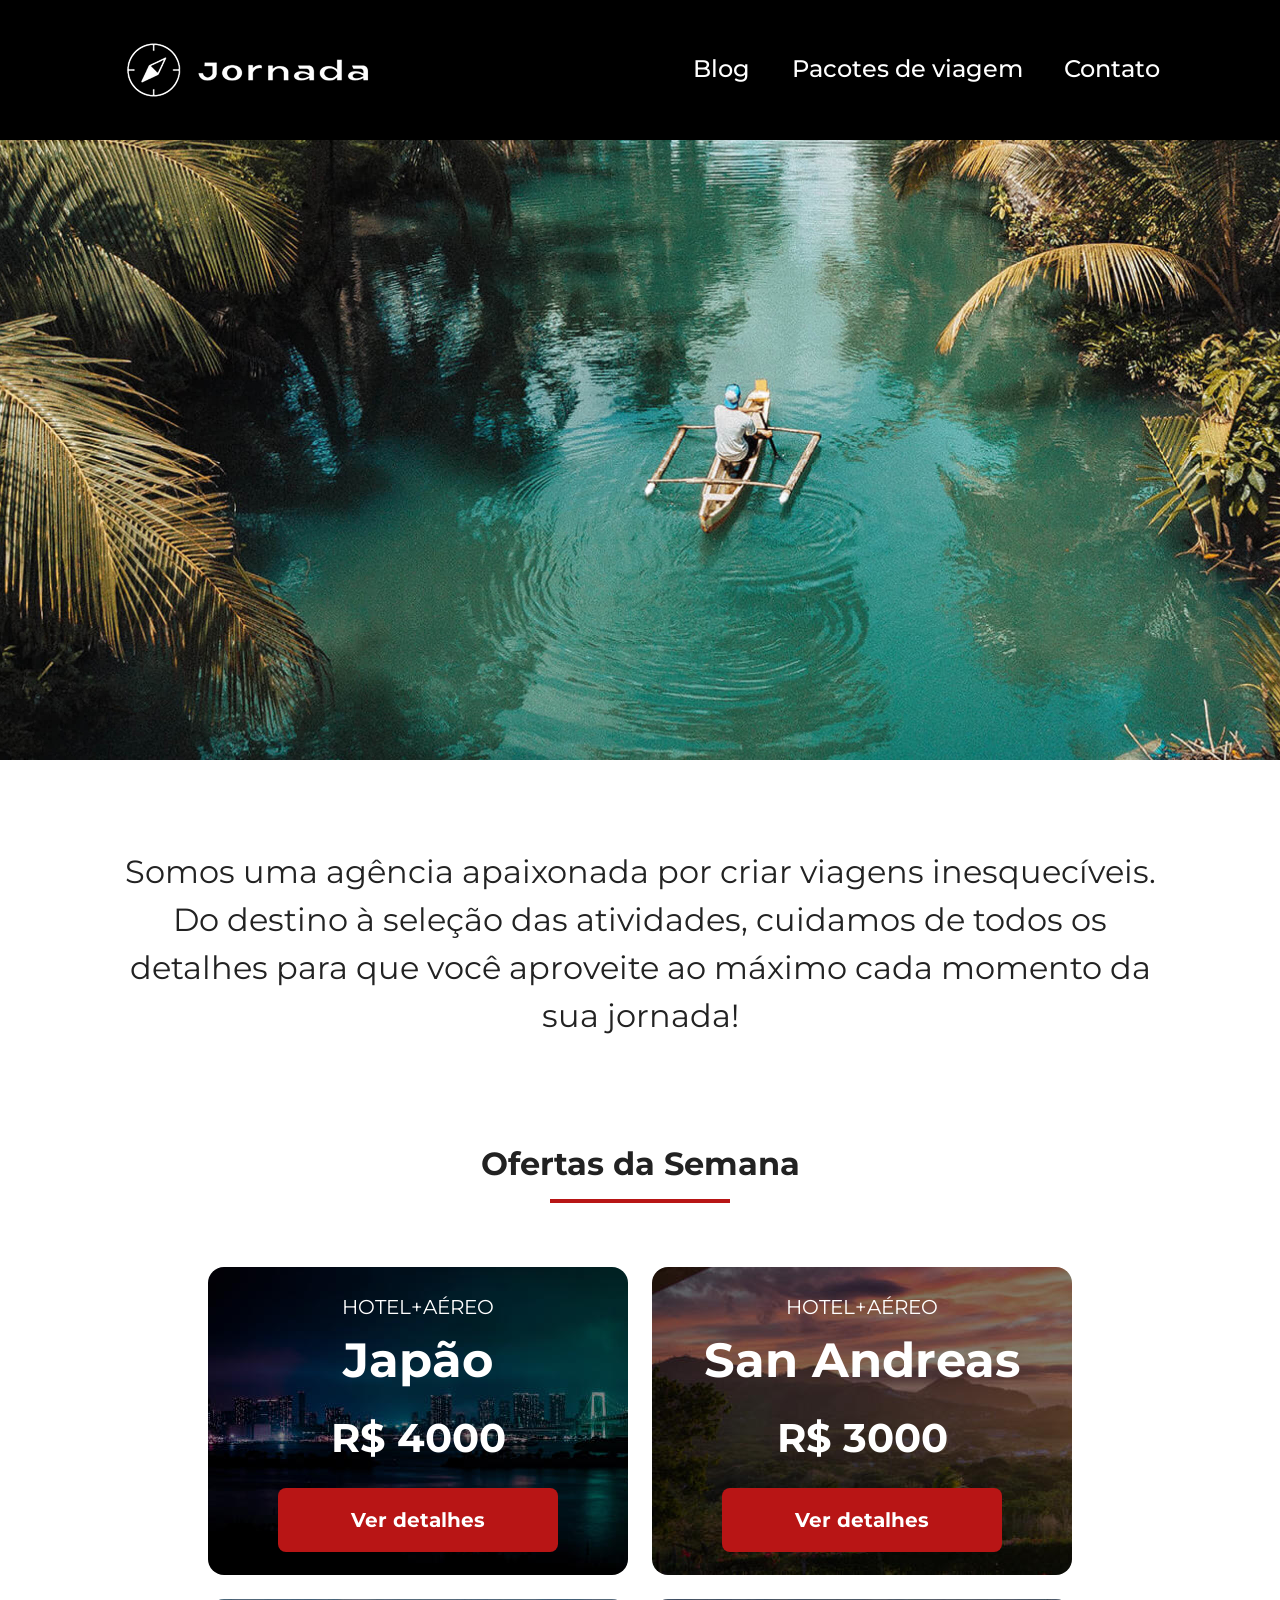
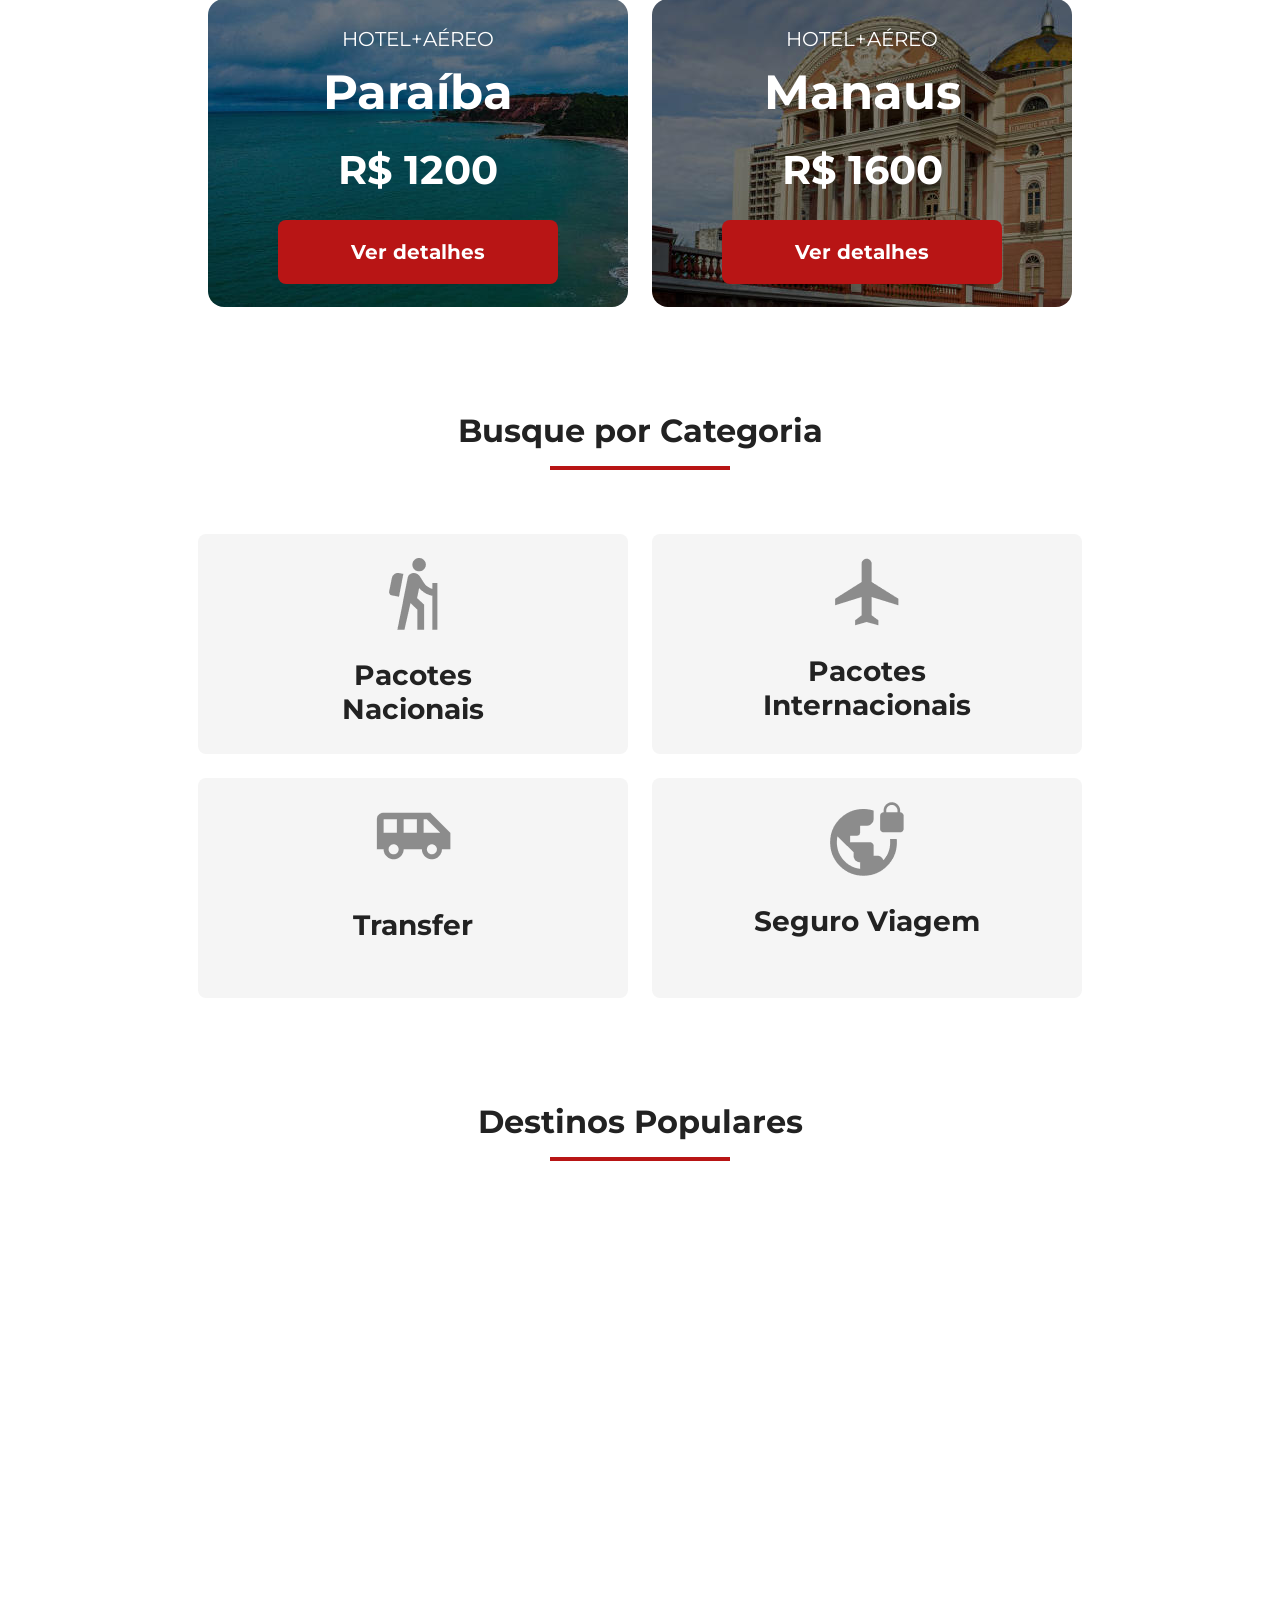
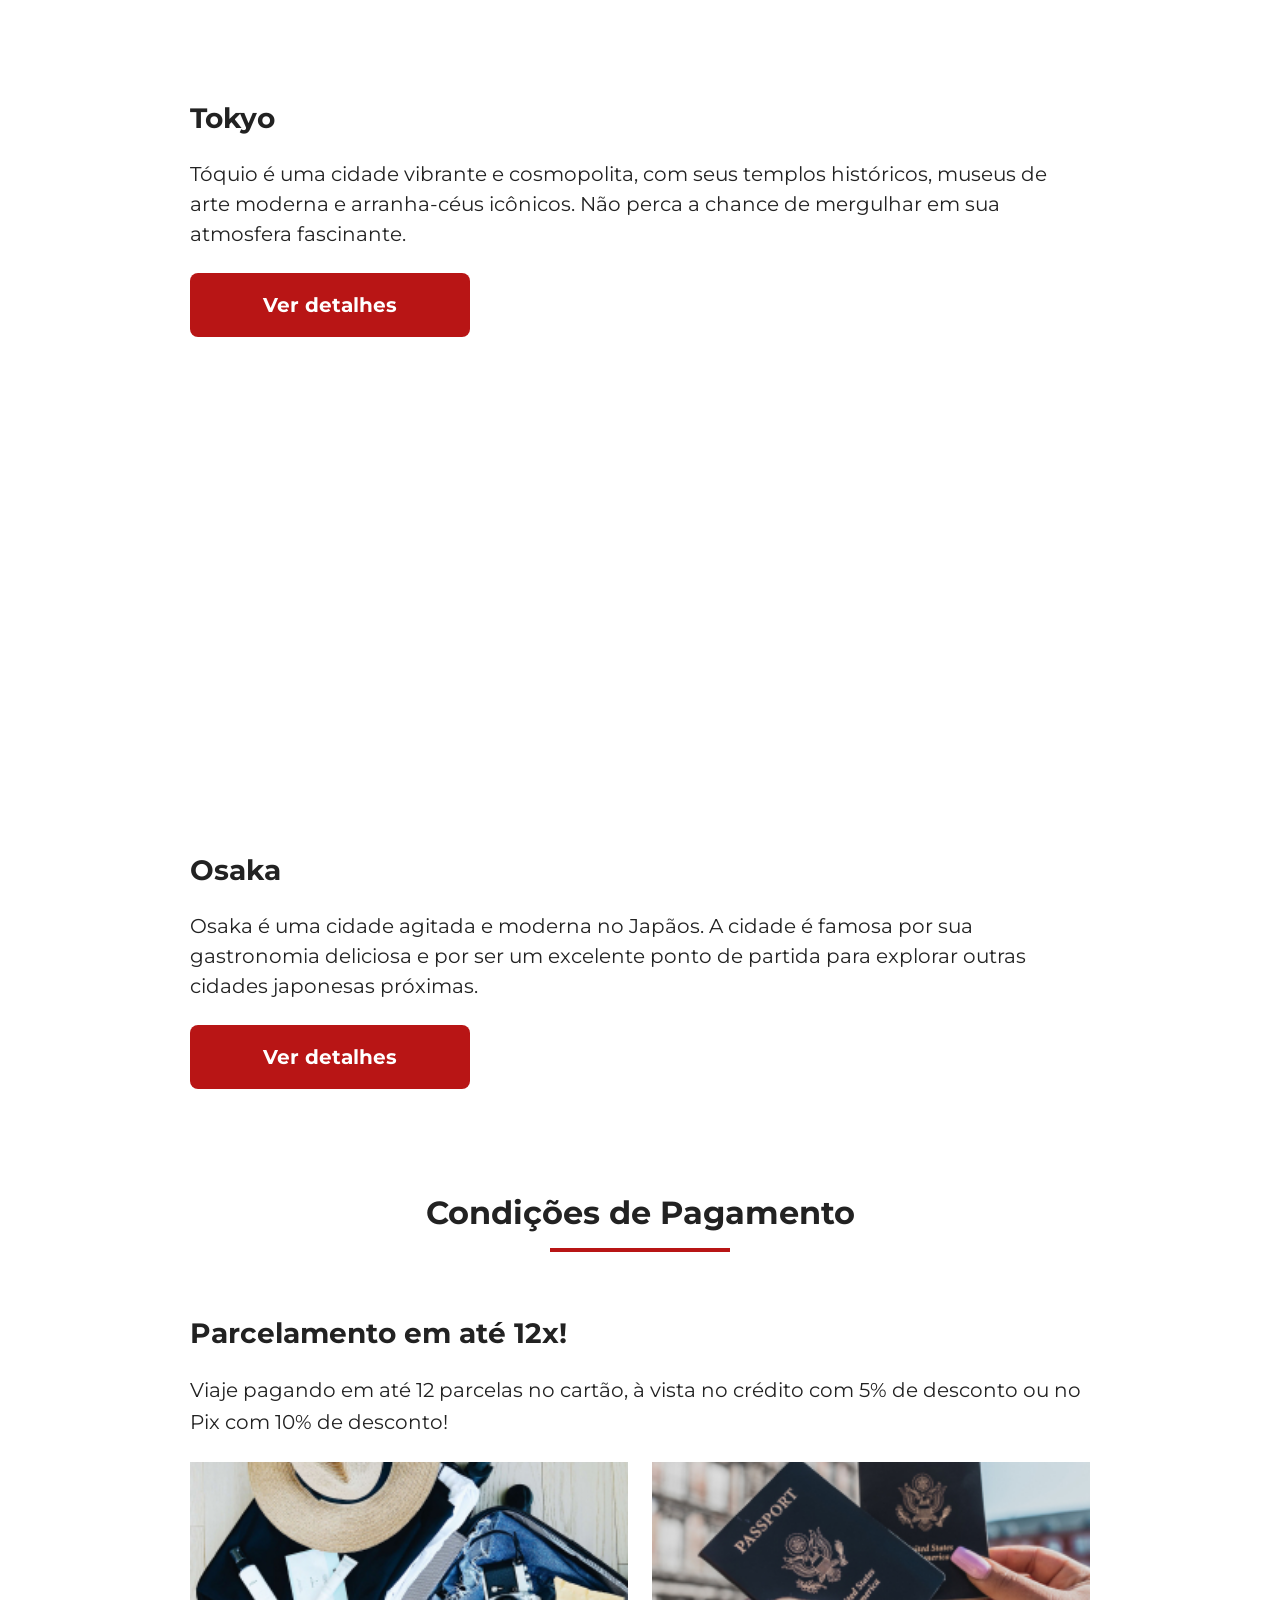
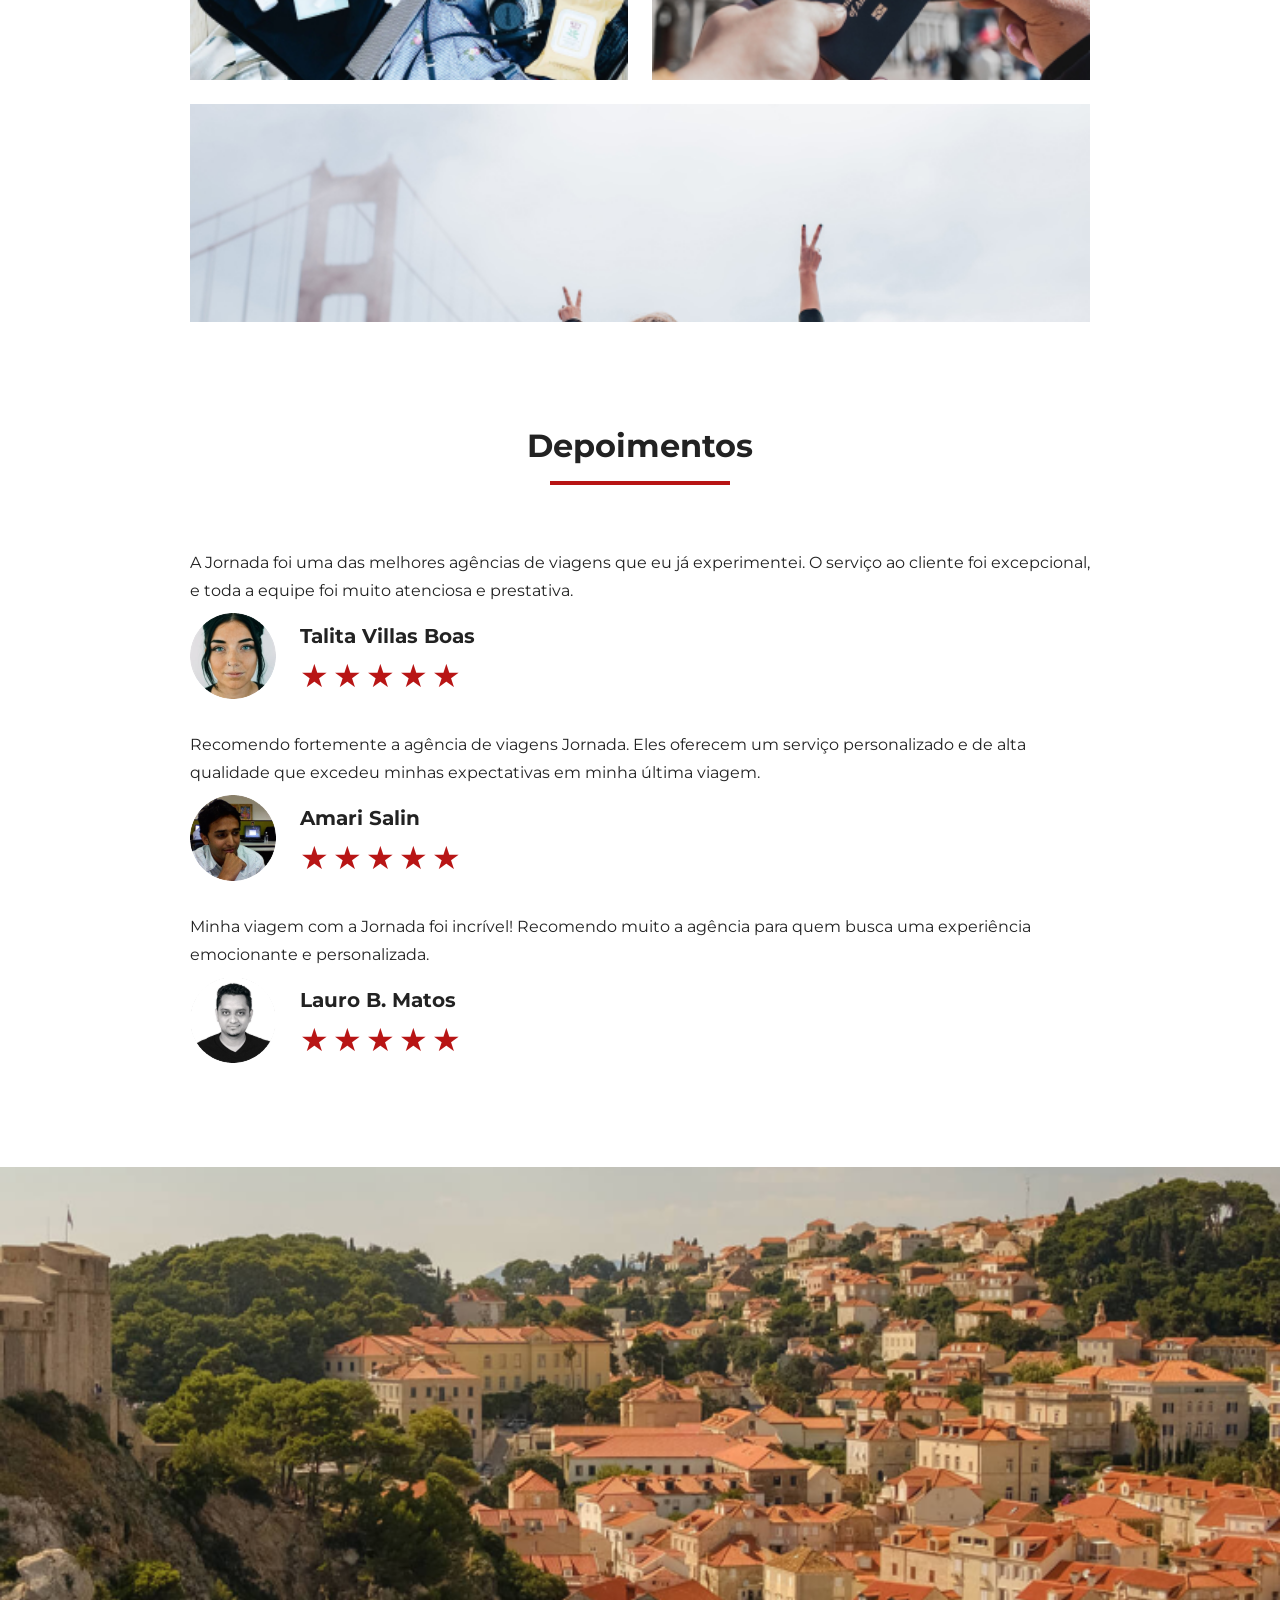
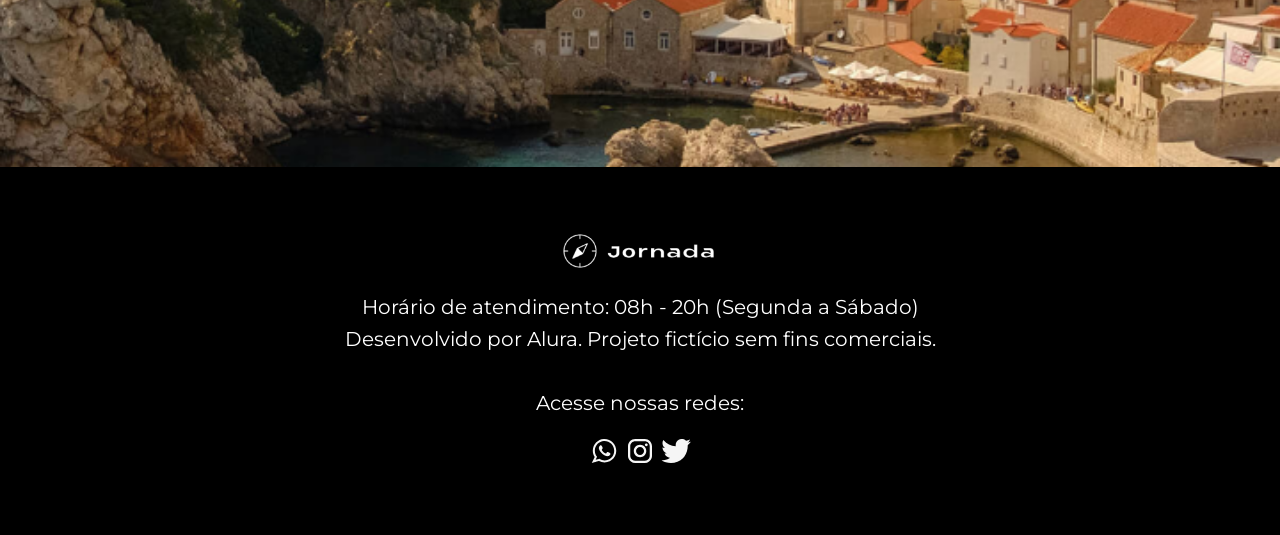
==== commit 48807753: "Adiciona a pagina de blog" ====
--- a/index.html
+++ b/index.html
@@ -3,19 +3,38 @@
   <head>
     <meta charset="UTF-8" />
     <meta name="viewport" content="width=device-width, initial-scale=1.0" />
+    <meta
+      name="description"
+      content="Jornada Viagens, agência apaixonada por criar viagens inesquecíveis."
+    />
 
-    <link rel="icon" href="favico.svg" type="xml/svg">
+    <meta name="og:title" content="Jornada Viagens" />
+    <meta
+      name="og:description"
+      content="Jornada Viagens, agência apaixonada por criar viagens inesquecíveis."
+    />
+    <meta
+      name="og:image"
+      content="https://alinekashivakura.github.io/img/logo-footer.png"
+    />
+    <meta name="og:type" content="website" />
+    <meta
+      name="og:url"
+      content="https://alinekashivakura.github.io/jornada-viagens"
+    />
+
+    <link rel="icon" href="favico.svg" type="xml/svg" />
     <link rel="stylesheet" href="css/style.css" />
 
     <title>Jornada Viagens</title>
   </head>
   <body>
     <header class="main-header">
-      <a class="logo" href="index.html" title="voltar para a pagina incial">
+      <a class="logo" href="index.html" title="voltar para a página incial">
         <img
           class="img-mobile"
           src="img/Logo-branca.png"
-          alt="Bussola do logo Jornada Viagens na cor preta"
+          alt="Bússola do logo Jornada Viagens na cor preta"
         />
         <img
           class="img-desktop"
@@ -31,7 +50,9 @@
         <nav>
           <ul class="list-links">
             <li>
-              <a href="blog.html" target="_blank" title="Acessar Blog">Blog</a>
+              <a href="blogpost.html" target="_blank" title="Acessar Blog"
+                >Blog</a
+              >
             </li>
             <li>
               <a
@@ -347,9 +368,14 @@
       <div class="social-footer">
         <p>Acesse nossas redes:</p>
         <a href="#" target="_blank" title="Entre em contato via Whatsapp"
-          ><img src="img/icone-whatsapp.svg" alt="Icone do Whatsapp na cor branca"
+          ><img
+            src="img/icone-whatsapp.svg"
+            alt="Icone do Whatsapp na cor branca"
         /></a>
-        <a href="#" target="_blank" title="Acesse o Instagram do Jornada Viagens"
+        <a
+          href="#"
+          target="_blank"
+          title="Acesse o Instagram do Jornada Viagens"
           ><img
             src="img/icone-instagram.svg"
             alt="Icone do Instagram na cor branca"
